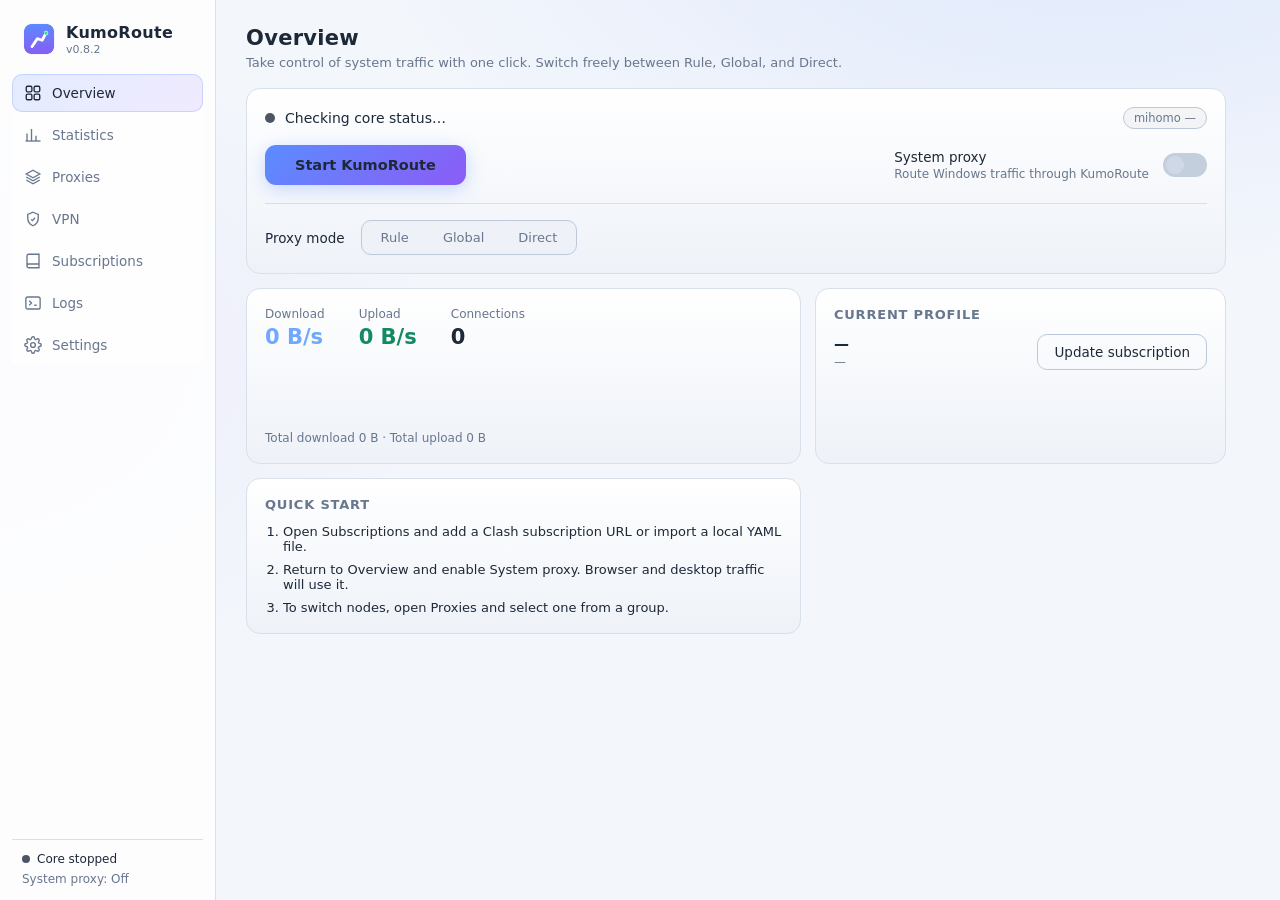
==== client/ui/index.html @ b7c9fa5d "Release v0.8.2" ====
<!DOCTYPE html>
<html lang="zh-Hant">
<head>
<meta charset="utf-8">
<meta name="viewport" content="width=device-width, initial-scale=1">
<title>KumoRoute</title>
<script src="theme-boot.js"></script>
<link rel="stylesheet" href="style.css">
</head>
<body>
<div id="app">
  <aside class="sidebar">
    <div class="brand">
      <img src="icon.png" alt="KumoRoute" class="brand-icon">
      <div>
        <div class="brand-name">KumoRoute</div>
        <div class="brand-ver" id="app-version">v0.8.2</div>
      </div>
    </div>

    <nav class="nav">
      <button class="nav-item active" data-page="overview">
        <svg viewBox="0 0 24 24" fill="none" stroke="currentColor" stroke-width="1.8"><rect x="3" y="3" width="7.5" height="7.5" rx="1.8"/><rect x="13.5" y="3" width="7.5" height="7.5" rx="1.8"/><rect x="3" y="13.5" width="7.5" height="7.5" rx="1.8"/><rect x="13.5" y="13.5" width="7.5" height="7.5" rx="1.8"/></svg>
        <span>概覽</span>
      </button>
      <button class="nav-item" data-page="stats">
        <svg viewBox="0 0 24 24" fill="none" stroke="currentColor" stroke-width="1.8"><path d="M4 20V10"/><path d="M10 20V4"/><path d="M16 20v-7"/><path d="M22 20H2"/></svg>
        <span>統計</span>
      </button>
      <button class="nav-item" data-page="proxies">
        <svg viewBox="0 0 24 24" fill="none" stroke="currentColor" stroke-width="1.8"><path d="M12 3l9 5-9 5-9-5 9-5z"/><path d="M3 12l9 5 9-5"/><path d="M3 16l9 5 9-5"/></svg>
        <span>代理</span>
      </button>
      <button class="nav-item" data-page="vpn">
        <svg viewBox="0 0 24 24" fill="none" stroke="currentColor" stroke-width="1.8"><path d="M12 3l7 3v5c0 4.5-2.9 8.2-7 10-4.1-1.8-7-5.5-7-10V6l7-3z"/><path d="M9.5 12.5l1.7 1.7 3.5-3.8"/></svg>
        <span>VPN</span>
      </button>
      <button class="nav-item" data-page="profiles">
        <svg viewBox="0 0 24 24" fill="none" stroke="currentColor" stroke-width="1.8"><path d="M4 19.5V5a2 2 0 012-2h14v18H6.5a2.5 2.5 0 010-5H20"/></svg>
        <span>訂閱</span>
      </button>
      <button class="nav-item" data-page="logs">
        <svg viewBox="0 0 24 24" fill="none" stroke="currentColor" stroke-width="1.8"><rect x="2.5" y="4" width="19" height="16" rx="2.5"/><path d="M7 9l3 3-3 3"/><path d="M13.5 15H17"/></svg>
        <span>日誌</span>
      </button>
      <button class="nav-item" data-page="settings">
        <svg viewBox="0 0 24 24" fill="none" stroke="currentColor" stroke-width="1.8"><circle cx="12" cy="12" r="3.2"/><path d="M19.4 15a1.7 1.7 0 00.34 1.87l.06.06a2 2 0 11-2.83 2.83l-.06-.06a1.7 1.7 0 00-1.87-.34 1.7 1.7 0 00-1 1.55V21a2 2 0 11-4 0v-.09a1.7 1.7 0 00-1-1.55 1.7 1.7 0 00-1.87.34l-.06.06a2 2 0 11-2.83-2.83l.06-.06a1.7 1.7 0 00.34-1.87 1.7 1.7 0 00-1.55-1H3a2 2 0 110-4h.09a1.7 1.7 0 001.55-1 1.7 1.7 0 00-.34-1.87l-.06-.06a2 2 0 112.83-2.83l.06.06a1.7 1.7 0 001.87.34h0a1.7 1.7 0 001-1.55V3a2 2 0 114 0v.09a1.7 1.7 0 001 1.55h0a1.7 1.7 0 001.87-.34l.06-.06a2 2 0 112.83 2.83l-.06.06a1.7 1.7 0 00-.34 1.87v0a1.7 1.7 0 001.55 1H21a2 2 0 110 4h-.09a1.7 1.7 0 00-1.55 1z"/></svg>
        <span>設置</span>
      </button>
    </nav>

    <div class="sidebar-foot">
      <div class="foot-line"><span class="dot" id="foot-dot"></span><span id="foot-core">核心未啟動</span></div>
      <div class="foot-line muted" id="foot-proxy">系統代理：關</div>
    </div>
  </aside>

  <main>
    <div id="demo-banner" class="demo-banner hidden">DEMO 模式：瀏覽器預覽，未連接客戶端後端</div>
    <div id="usage-alert" class="usage-alert hidden"></div>

    <section id="page-overview" class="page active">
      <header class="page-head">
        <h1>概覽</h1>
        <p>一鍵接管系統流量，規則、全局、直連自由切換。</p>
      </header>

      <div class="grid overview-grid">
        <div class="card status-card">
          <div class="status-line">
            <span class="dot big" id="st-dot"></span>
            <span id="st-text">正在檢查核心狀態…</span>
            <span class="pill" id="st-version">mihomo —</span>
          </div>
          <div class="power-row">
            <button class="btn primary big" id="btn-toggle-core">啟動 KumoRoute</button>
            <div class="proxy-toggle">
              <div>
                <div class="label">系統代理</div>
                <div class="hint">接管 Windows 系統流量</div>
              </div>
              <label class="switch">
                <input type="checkbox" id="sw-sysproxy">
                <span class="slider"></span>
              </label>
            </div>
          </div>
          <div class="mode-row">
            <span class="label">代理模式</span>
            <div class="segmented" id="mode-seg">
              <button data-mode="rule">規則</button>
              <button data-mode="global">全局</button>
              <button data-mode="direct">直連</button>
            </div>
          </div>
        </div>

        <div class="card speed-card">
          <div class="speed-grid">
            <div class="speed-item">
              <div class="speed-label">下載</div>
              <div class="speed-val down" id="sp-down">0 B/s</div>
            </div>
            <div class="speed-item">
              <div class="speed-label">上傳</div>
              <div class="speed-val up" id="sp-up">0 B/s</div>
            </div>
            <div class="speed-item">
              <div class="speed-label">連線數</div>
              <div class="speed-val" id="sp-count">0</div>
            </div>
          </div>
          <canvas id="spark" height="64"></canvas>
          <div class="totals muted">
            累計下載 <span id="sp-down-total">0 B</span> · 累計上傳 <span id="sp-up-total">0 B</span>
          </div>
        </div>

        <div class="card profile-card">
          <div class="card-title">當前配置</div>
          <div class="profile-line">
            <div>
              <div class="profile-name" id="cur-profile" data-no-i18n>—</div>
              <div class="hint" id="cur-profile-kind">—</div>
            </div>
            <button class="btn ghost" id="btn-update-profile">更新訂閱</button>
          </div>
          <div class="hint tip" id="cur-profile-tip"></div>
        </div>

        <div class="card tip-card">
          <div class="card-title">快速上手</div>
          <ol class="steps">
            <li>到「訂閱」貼上你的 Clash 訂閱連結（或匯入本機 YAML）。</li>
            <li>回到概覽，打開「系統代理」。瀏覽器、桌面程式即走代理。</li>
            <li>需要換節點時，到「代理」分組裡點選即可。</li>
          </ol>
        </div>
      </div>
    </section>

    <section id="page-stats" class="page">
      <header class="page-head">
        <h1>統計</h1>
        <p>只記錄 KumoRoute 開啟期間的流量；資料保存在本機，不會上傳。</p>
      </header>

      <div class="grid stats-grid">
        <div class="card stat-card">
          <div class="card-title">今日流量</div>
          <div class="stat-value" id="stats-today-total">0 B</div>
          <div class="stat-sub">
            <span class="stat-down">↓ <b id="stats-today-down">0 B</b></span>
            <span class="stat-up">↑ <b id="stats-today-up">0 B</b></span>
          </div>
        </div>
        <div class="card stat-card">
          <div class="card-title">本次開啟</div>
          <div class="stat-value" id="stats-session-time">0 秒</div>
          <div class="stat-sub">工作階段計時</div>
        </div>
        <div class="card stat-card">
          <div class="card-title">峰值連線</div>
          <div class="stat-value" id="stats-peak-conn">0</div>
          <div class="stat-sub">本次開啟期間</div>
        </div>
        <div class="card stat-card">
          <div class="card-title">峰值速度</div>
          <div class="stat-value" id="stats-peak-speed">0 B/s</div>
          <div class="stat-sub" id="stats-peak-speed-sub">上傳峰值 0 B/s</div>
        </div>
      </div>

      <div class="card stats-chart-card">
        <div class="card-title">最近 7 天</div>
        <canvas id="stats-chart" height="180"></canvas>
        <div class="stats-legend">
          <span><i class="legend-down"></i>下載</span>
          <span><i class="legend-up"></i>上傳</span>
        </div>
      </div>

      <div class="card stats-events-card">
        <div class="card-title">核心與代理</div>
        <div class="stats-summary stats-summary-4">
          <div><span>核心啟動</span><b id="core-starts">0 次</b></div>
          <div><span>重新啟動</span><b id="core-restarts">0 次</b></div>
          <div><span>最近啟動</span><b id="core-last-start">—</b></div>
          <div><span>系統代理時長</span><b id="proxy-uptime">0 秒</b></div>
        </div>
        <div class="event-list" id="event-list"></div>
      </div>

      <div class="card stats-chart-card">
        <div class="card-title">節點健康度</div>
        <p class="hint">每次測速會保留最近 10 次結果；依成功率、平均延遲與波動推薦較穩定節點。</p>
        <div id="node-health" class="node-health"></div>
      </div>

      <div class="card stats-chart-card">
        <div class="card-title">流量歸屬</div>
        <p class="hint">依作用中連線的位元組增量估算，可能包含少量重疊或漏計。</p>
        <div class="attribution-grid">
          <div><h4>配置</h4><div id="attr-profiles" class="attr-list"></div></div>
          <div><h4>策略組</h4><div id="attr-groups" class="attr-list"></div></div>
          <div><h4>節點</h4><div id="attr-nodes" class="attr-list"></div></div>
          <div><h4>熱門網域</h4><div id="attr-domains" class="attr-list"></div></div>
          <div><h4>規則命中</h4><div id="attr-rules" class="attr-list"></div></div>
        </div>
        <p class="hint">網域與規則排行預設關閉；啟用後也只保存在本機。</p>
      </div>

      <div class="card stats-total-card">
        <div class="card-title">統計管理</div>
        <div class="settings-grid limit-grid">
          <label class="field">
            <span>每日流量上限（GB，0 = 關閉）</span>
            <input type="number" id="limit-daily" min="0" max="100000" step="0.1" value="0">
          </label>
          <label class="field">
            <span>近 7 日流量上限（GB，0 = 關閉）</span>
            <input type="number" id="limit-weekly" min="0" max="100000" step="0.1" value="0">
          </label>
        </div>
        <label class="check privacy-check"><input type="checkbox" id="sw-domain-tracking"> 記錄熱門網域與規則命中（僅本機）</label>
        <div class="row-actions">
          <button class="btn primary" id="btn-save-limits">保存統計設定</button>
          <button class="btn ghost" id="btn-export-csv">匯出 CSV</button>
          <button class="btn ghost" id="btn-export-json">匯出 JSON</button>
          <button class="btn ghost danger" id="btn-clear-stats">清除統計</button>
        </div>
        <p class="hint">清除統計不會刪除訂閱、設定或日誌。</p>
      </div>

      <div class="card stats-total-card">
        <div class="card-title">近 30 天累計</div>
        <div class="stats-summary">
          <div><span>下載</span><b id="stats-total-down">0 B</b></div>
          <div><span>上傳</span><b id="stats-total-up">0 B</b></div>
          <div><span>合計</span><b id="stats-total-sum">0 B</b></div>
        </div>
        <p class="hint">統計為本機近似值；切換節點、重啟核心或應用程式未開啟期間不會完整計入。</p>
      </div>
    </section>

    <section id="page-proxies" class="page">
      <header class="page-head">
        <h1>代理</h1>
        <p>先看上方目前出口，再從左側策略組選擇；測速使用 <code id="test-url-label">https://cp.cloudflare.com/generate_204</code>。</p>
      </header>
      <div id="groups" class="groups"></div>
      <div id="proxies-empty" class="empty hidden">核心未啟動或配置中沒有策略組。</div>
    </section>

    <section id="page-vpn" class="page">
      <header class="page-head">
        <h1>VPN</h1>
        <p>管理 Windows 內建 VPN 連線；帳號與密碼由 Windows 保管。</p>
      </header>

      <div class="vpn-section-label">網路接管模式</div>
      <div class="card network-mode-card">
        <div class="network-mode-tabs" role="group" aria-label="網路接管模式">
          <button class="network-mode-btn" data-network-mode="proxy">只用代理</button>
          <button class="network-mode-btn" data-network-mode="vpn">只用 VPN</button>
          <button class="network-mode-btn" data-network-mode="coexist">兩者共存</button>
        </div>
        <p class="hint">「只用 VPN」會關閉系統代理；「只用代理」會斷開 VPN；「兩者共存」保留手動控制。</p>
      </div>

      <div id="vpn-warning" class="usage-alert vpn-warning hidden"></div>
      <div class="card">
        <div class="vpn-toolbar">
          <div>
            <div class="card-title">VPN 連線</div>
            <div class="hint" id="vpn-summary">正在讀取 Windows VPN…</div>
          </div>
          <div class="row-actions vpn-toolbar-actions">
            <button class="btn ghost small" id="btn-vpn-refresh">重新整理</button>
            <button class="btn primary small" id="btn-vpn-settings">新增 VPN</button>
          </div>
        </div>
        <div id="vpn-list" class="vpn-list">
          <div class="vpn-empty">正在讀取 Windows VPN…</div>
        </div>
        <p class="hint vpn-note">KumoRoute 使用 Windows 認證管理員加密保存 VPN 憑證；首次連線需輸入一次。VPN 與系統代理同時開啟時可能發生路由衝突。</p>
      </div>

      <div class="vpn-section-label">所有 VPN 連線的進階設定</div>
      <div class="card vpn-advanced-card">
        <div class="vpn-option-row">
          <div class="vpn-option-title">允許透過按流量計費的網路進行 VPN 連線</div>
          <button class="toggle-switch" id="toggle-vpn-metered" data-vpn-setting="metered" role="switch" aria-checked="false" aria-label="允許透過按流量計費的網路進行 VPN 連線" disabled>
            <span></span>
          </button>
        </div>
        <div class="vpn-option-row">
          <div class="vpn-option-title">允許漫遊時進行 VPN 連線</div>
          <button class="toggle-switch" id="toggle-vpn-roaming" data-vpn-setting="roaming" role="switch" aria-checked="false" aria-label="允許漫遊時進行 VPN 連線" disabled>
            <span></span>
          </button>
        </div>
        <div class="vpn-option-row">
          <div class="vpn-option-title">VPN 連線時自動關閉系統代理</div>
          <button class="toggle-switch" id="toggle-vpn-auto-proxy" data-vpn-setting="auto_proxy" role="switch" aria-checked="true" aria-label="VPN 連線時自動關閉系統代理" disabled>
            <span></span>
          </button>
        </div>
        <div class="vpn-option-row">
          <div class="vpn-option-title">VPN 斷線時自動恢復原本的系統代理</div>
          <button class="toggle-switch" id="toggle-vpn-restore-proxy" data-vpn-setting="restore_proxy" role="switch" aria-checked="true" aria-label="VPN 斷線時自動恢復原本的系統代理" disabled>
            <span></span>
          </button>
        </div>
      </div>
      <p class="hint vpn-admin-note">變更進階設定時，Windows 會要求系統管理員權限。</p>
    </section>

    <section id="page-profiles" class="page">
      <header class="page-head">
        <h1>訂閱</h1>
        <p>支援 Clash / mihomo YAML 訂閱連結，或匯入本機配置文件。</p>
      </header>

      <div class="card add-card">
        <div class="card-title">新增訂閱</div>
        <form id="sub-form" class="sub-form">
          <input type="text" id="sub-url" placeholder="https://example.com/api/v1/client/subscribe?token=…" spellcheck="false">
          <input type="text" id="sub-name" placeholder="名稱（可留空）" spellcheck="false">
          <button type="submit" class="btn primary" id="btn-add-sub">新增</button>
        </form>
        <div class="form-error hidden" id="sub-error"></div>
        <div class="add-foot">
          <button class="btn ghost" id="btn-import-file">匯入本機 YAML…</button>
          <span class="hint">請在服務後台選擇「Clash／Mihomo」格式；Base64 節點清單與 ss://、vmess://、trojan:// 原始節點不支援。</span>
        </div>
      </div>

      <div class="card">
        <div class="card-title">自動更新與備份</div>
        <div class="settings-grid">
          <label class="field">
            <span>遠端訂閱自動更新</span>
            <select id="subscription-update-hours" class="settings-select">
              <option value="0">關閉</option>
              <option value="6">每 6 小時</option>
              <option value="12">每 12 小時</option>
              <option value="24">每 24 小時</option>
            </select>
          </label>
          <div class="field">
            <span>備份範圍</span>
            <p class="hint">設定、訂閱與本機 YAML；不包含 Windows 認證管理員中的 VPN 憑證。</p>
          </div>
        </div>
        <div class="row-actions">
          <button class="btn primary" id="btn-update-all-subscriptions">立即更新全部訂閱</button>
          <button class="btn ghost" id="btn-export-backup">匯出備份</button>
          <button class="btn ghost" id="btn-import-backup">還原備份</button>
        </div>
        <p class="hint" id="subscription-update-status">尚未執行自動更新。</p>
      </div>

      <div class="card">
        <div class="card-title">已新增的配置</div>
        <div id="profile-list" class="profile-list"></div>
      </div>
    </section>

    <section id="page-logs" class="page">
      <header class="page-head">
        <h1>日誌</h1>
        <p>mihomo 核心輸出（最近 300 行）。</p>
      </header>
      <div class="card log-card">
        <div class="log-toolbar">
          <div class="log-filters">
            <input type="search" id="log-search" class="proxy-search" placeholder="搜尋日誌…">
            <label class="check"><input type="checkbox" id="log-only-problems"> 只顯示警告／錯誤</label>
            <label class="check"><input type="checkbox" id="log-autoscroll" checked> 自動滾動到底部</label>
          </div>
          <button class="btn ghost small" id="btn-copy-logs">複製全部</button>
        </div>
        <pre id="logbox" class="logbox" data-no-i18n>（尚無日誌）</pre>
      </div>
    </section>

    <section id="page-settings" class="page">
      <header class="page-head">
        <h1>設置</h1>
        <p>連接埠修改後會自動重啟核心。</p>
      </header>

      <div class="card">
        <div class="card-title">連接埠</div>
        <div class="settings-grid">
          <label class="field">
            <span>混合代理埠（HTTP/SOCKS）</span>
            <input type="number" id="in-mixed-port" min="1024" max="65535">
          </label>
          <label class="field">
            <span>控制 API 埠</span>
            <input type="number" id="in-ctl-port" min="1024" max="65535">
          </label>
        </div>
        <div class="row-actions">
          <button class="btn primary" id="btn-save-ports">保存並重啟核心</button>
          <button class="btn ghost" id="btn-open-data">開啟資料資料夾</button>
        </div>
      </div>

      <div class="card">
        <div class="card-title">外觀與語言</div>
        <div class="settings-grid">
          <label class="field">
            <span>主題</span>
            <select id="select-theme" class="settings-select">
              <option value="system">跟隨系統</option>
              <option value="dark">深色</option>
              <option value="light">淺色</option>
            </select>
          </label>
          <label class="field">
            <span>語言</span>
            <select id="select-language" class="settings-select">
              <option value="system">跟隨系統</option>
              <option value="zh-Hant">繁體中文</option>
              <option value="zh-Hans">简体中文</option>
              <option value="en">English</option>
            </select>
          </label>
        </div>
        <p class="hint">選擇介面主題與顯示語言；切換會立即生效。</p>
      </div>

      <div class="card">
        <div class="card-title">軟體更新</div>
        <div class="about-row"><span class="muted">目前版本</span><span id="update-current">—</span></div>
        <div class="about-row"><span class="muted">安裝類型</span><span id="update-install-mode">—</span></div>
        <div class="about-row"><span class="muted">最新版本</span><span id="update-latest">尚未檢查</span></div>
        <label class="check privacy-check"><input type="checkbox" id="sw-auto-update" checked> 啟動時自動檢查更新</label>
        <div class="row-actions">
          <button class="btn primary" id="btn-check-update">檢查更新</button>
          <button class="btn primary" id="btn-install-update" disabled>立即更新</button>
          <button class="btn ghost" id="btn-open-update" disabled>查看更新</button>
        </div>
        <div id="update-progress" class="update-progress hidden">
          <div class="update-progress-head"><span id="update-progress-text">0%</span><span id="update-progress-bytes"></span></div>
          <div class="update-progress-track"><span id="update-progress-bar"></span></div>
          <div class="update-progress-actions"><button class="btn ghost small" id="btn-cancel-update">取消下載</button></div>
        </div>
        <p class="hint" id="update-status">可手動下載並安裝新版本；應用程式不會在背景自動執行安裝檔。</p>
        <div id="update-backup-panel" class="update-backup-panel hidden">
          <div>
            <b id="update-backup-title">已保留上一版</b>
            <p class="hint" id="update-backup-detail"></p>
          </div>
          <button class="btn ghost small danger" id="btn-rollback-update">還原上一版</button>
        </div>
      </div>

      <div class="card">
        <div class="card-title">網路診斷</div>
        <p class="hint">檢查 IPv6 連線、DNS 設定、DoH 範本與重複網路錯誤；修復動作會套用至核心配置。</p>
        <div id="network-diagnostics-result" class="diagnostics-result">尚未執行診斷。</div>
        <div class="row-actions">
          <button class="btn primary" id="btn-network-diagnostics">執行診斷</button>
          <button class="btn ghost" id="btn-repair-ipv6">關閉 IPv6</button>
          <button class="btn ghost" id="btn-repair-dns">使用備用 DNS</button>
          <button class="btn ghost" id="btn-repair-dns-system">恢復自動 DNS</button>
          <button class="btn ghost" id="btn-flush-dns">清除 DNS 快取</button>
        </div>
      </div>

      <div class="card">
        <div class="card-title">關於</div>
        <div class="about-row"><span class="muted">客戶端版本</span><span id="about-appver">—</span></div>
        <div class="about-row"><span class="muted">核心版本</span><span id="about-corever">—</span></div>
        <div class="about-row"><span class="muted">資料目錄</span><span id="about-datadir" class="mono" data-no-i18n>—</span></div>
        <div class="row-actions">
          <button class="btn ghost small" data-open-url="https://github.com/MetaCubeX/mihomo">mihomo 專案（GPL-3.0）</button>
          <button class="btn ghost small" data-open-url="https://cypwlp.github.io/kumoroute/privacy.html">隱私政策</button>
          <button class="btn ghost small" data-open-url="https://cypwlp.github.io/kumoroute/terms.html">服務條款</button>
          <button class="btn ghost small" id="btn-export-diagnostics">預覽／匯出診斷資料</button>
        </div>
        <p class="hint disclaimer">KumoRoute 僅提供代理工具的圖形化管理，不包含、不販售任何節點或訂閱服務。
        請自行準備合法的代理配置，並遵守所在國家與地區的法律法規。</p>
      </div>
    </section>
  </main>

  <div id="update-modal" class="modal hidden" role="dialog" aria-modal="true" aria-labelledby="update-modal-title" aria-describedby="update-modal-summary">
    <div class="modal-card update-prompt-card">
      <div class="modal-head">
        <div>
          <div class="eyebrow">KumoRoute Update</div>
          <div class="card-title" id="update-modal-title">發現新版本</div>
          <p class="hint" id="update-modal-summary">有新版本可用。更新不會自動安裝，你可以稍後再處理。</p>
        </div>
        <button class="modal-close" id="btn-close-update" aria-label="稍後再更新">×</button>
      </div>
      <div class="update-version-row">
        <div><span>目前版本</span><b id="update-modal-current">—</b></div>
        <span class="update-version-arrow" aria-hidden="true">→</span>
        <div><span>最新版本</span><strong id="update-modal-latest">—</strong></div>
        <span id="update-modal-size" class="update-prompt-size"></span>
      </div>
      <div id="update-modal-mode" class="update-mode-chip"></div>
      <p id="update-modal-notes" class="update-prompt-notes hidden" data-no-i18n></p>
      <div id="update-modal-progress" class="update-progress hidden">
        <div class="update-progress-head"><span id="update-modal-progress-text">0%</span><span id="update-modal-progress-bytes"></span></div>
        <div class="update-progress-track"><span id="update-modal-progress-bar"></span></div>
        <div class="update-progress-actions"><button class="btn ghost small" id="btn-cancel-update-prompt">取消下載</button></div>
      </div>
      <p class="hint">每個新版本只會提示一次；你也可以隨時到設定頁檢查更新。</p>
      <div class="modal-actions">
        <button class="btn ghost" id="btn-update-later">稍後</button>
        <button class="btn ghost" id="btn-update-view">查看更新</button>
        <button class="btn primary" id="btn-update-now">立即更新</button>
      </div>
    </div>
  </div>

  <div id="diagnostics-modal" class="modal hidden" role="dialog" aria-modal="true" aria-labelledby="diagnostics-title">
    <div class="modal-card">
      <div class="modal-head">
        <div>
          <div class="card-title" id="diagnostics-title">診斷資料預覽</div>
          <p class="hint" id="diagnostics-summary">正在產生去識別化內容…</p>
        </div>
        <button class="modal-close" id="btn-close-diagnostics" aria-label="關閉預覽">×</button>
      </div>
      <pre id="diagnostics-preview" class="diagnostics-preview" tabindex="0" data-no-i18n></pre>
      <div class="modal-actions">
        <button class="btn ghost" id="btn-copy-diagnostics">複製內容</button>
        <button class="btn primary" id="btn-confirm-export-diagnostics">確認匯出</button>
        <button class="btn ghost" id="btn-cancel-diagnostics">取消</button>
      </div>
    </div>
  </div>

  <div id="vpn-credential-modal" class="modal hidden" role="dialog" aria-modal="true" aria-labelledby="vpn-credential-title">
    <form id="vpn-credential-form" class="modal-card vpn-credential-card">
      <div class="modal-head">
        <div>
          <div class="card-title" id="vpn-credential-title">VPN 登入資訊</div>
          <p class="hint" id="vpn-credential-summary">首次連線需要輸入一次；儲存後由 Windows 認證管理員保管。</p>
        </div>
        <button type="button" class="modal-close" id="btn-close-vpn-credential" aria-label="關閉 VPN 登入視窗">×</button>
      </div>
      <div class="vpn-credential-fields">
        <div class="about-row"><span class="muted">VPN 連線</span><strong id="vpn-credential-name" data-no-i18n>—</strong></div>
        <label class="field">使用者名稱
          <input type="text" id="vpn-credential-user" autocomplete="username" spellcheck="false" required>
        </label>
        <label class="field">密碼
          <input type="password" id="vpn-credential-password" autocomplete="current-password" required>
        </label>
        <label class="check privacy-check"><input type="checkbox" id="vpn-credential-remember" checked> 儲存在 Windows 認證管理員</label>
        <p class="hint">KumoRoute 不以明文保存密碼；憑證由 Windows 加密保管，之後可直接連線。</p>
        <div class="form-error hidden" id="vpn-credential-error"></div>
      </div>
      <div class="modal-actions">
        <button type="button" class="btn ghost" id="btn-cancel-vpn-credential">取消</button>
        <button type="submit" class="btn primary" id="btn-submit-vpn-credential">連線</button>
      </div>
    </form>
  </div>

  <div id="vpn-profile-modal" class="modal hidden" role="dialog" aria-modal="true" aria-labelledby="vpn-profile-title">
    <form id="vpn-profile-form" class="modal-card vpn-credential-card">
      <div class="modal-head">
        <div>
          <div class="card-title" id="vpn-profile-title">新增 VPN 連線</div>
          <p class="hint" id="vpn-profile-summary">建立 Windows 內建 VPN 設定檔；登入密碼會在首次連線時保存到 Windows 認證管理員。</p>
        </div>
        <button type="button" class="modal-close" id="btn-close-vpn-profile" aria-label="關閉 VPN 設定視窗">×</button>
      </div>
      <div class="vpn-credential-fields">
        <label class="field">名稱
          <input type="text" id="vpn-profile-name" maxlength="64" spellcheck="false" required>
        </label>
        <label class="field">伺服器位址
          <input type="text" id="vpn-profile-server" maxlength="255" spellcheck="false" placeholder="vpn.example.com" required>
        </label>
        <label class="field">VPN 類型
          <select id="vpn-profile-type" class="settings-select">
            <option value="pptp">PPTP</option>
            <option value="l2tp">L2TP/IPSec</option>
            <option value="ikev2">IKEv2</option>
            <option value="sstp">SSTP</option>
            <option value="automatic">自動</option>
          </select>
        </label>
        <div class="form-error hidden" id="vpn-profile-error"></div>
      </div>
      <div class="modal-actions">
        <button type="button" class="btn ghost" id="btn-cancel-vpn-profile">取消</button>
        <button type="submit" class="btn primary" id="btn-submit-vpn-profile">儲存</button>
      </div>
    </form>
  </div>

  <div id="toast" class="toast hidden"></div>
</div>
<script src="i18n.js"></script>
<script src="app.js"></script>
</body>
</html>
---- client/ui/style.css ----
:root {
  --bg: #0a0d13;
  --bg2: #0d1119;
  --card: #111826;
  --card2: #151d2d;
  --line: #1f2a3c;
  --line2: #283850;
  --text: #e8edf6;
  --muted: #8b95a7;
  --accent: #5b8cff;
  --accent2: #8b5cf6;
  --green: #3ddc97;
  --red: #ff5d6c;
  --yellow: #ffc857;
  --radius: 14px;
}

* { box-sizing: border-box; margin: 0; padding: 0; }

html, body { height: 100%; }

body {
  background: radial-gradient(1200px 600px at 85% -10%, rgba(91, 140, 255, 0.10), transparent 60%),
              radial-gradient(900px 500px at 10% 110%, rgba(139, 92, 246, 0.08), transparent 60%),
              var(--bg);
  color: var(--text);
  font-family: "Segoe UI", "Microsoft YaHei UI", "Microsoft JhengHei UI", system-ui, sans-serif;
  font-size: 14px;
  overflow: hidden;
  -webkit-font-smoothing: antialiased;
}

#app { display: flex; height: 100vh; }

/* ---------- sidebar ---------- */

.sidebar {
  width: 216px;
  flex: 0 0 216px;
  background: rgba(13, 17, 25, 0.85);
  border-right: 1px solid var(--line);
  display: flex;
  flex-direction: column;
  padding: 18px 12px 14px;
}

.brand { display: flex; align-items: center; gap: 10px; padding: 4px 10px 18px; }
.brand-icon { width: 34px; height: 34px; border-radius: 9px; }
.brand-name { font-size: 16px; font-weight: 700; letter-spacing: 0.3px; }
.brand-ver { font-size: 11px; color: var(--muted); margin-top: 1px; }

.nav { display: flex; flex-direction: column; gap: 4px; }
.nav-item {
  display: flex; align-items: center; gap: 10px;
  height: 38px; padding: 0 12px;
  border: 0; border-radius: 10px;
  background: transparent; color: var(--muted);
  font-size: 13.5px; cursor: pointer;
  transition: background 0.15s, color 0.15s;
  font-family: inherit;
}
.nav-item svg { width: 18px; height: 18px; }
.nav-item:hover { background: rgba(255, 255, 255, 0.04); color: var(--text); }
.nav-item.active {
  background: linear-gradient(135deg, rgba(91, 140, 255, 0.16), rgba(139, 92, 246, 0.12));
  color: var(--text);
  box-shadow: inset 0 0 0 1px rgba(91, 140, 255, 0.25);
}

.sidebar-foot {
  margin-top: auto;
  padding: 12px 10px 0;
  border-top: 1px solid var(--line);
  font-size: 12px;
  display: flex; flex-direction: column; gap: 6px;
}
.foot-line { display: flex; align-items: center; gap: 7px; }
.muted { color: var(--muted); }

.dot {
  width: 8px; height: 8px; border-radius: 50%;
  background: #4b5563; flex: 0 0 8px;
}
.dot.on { background: var(--green); box-shadow: 0 0 8px rgba(61, 220, 151, 0.7); }
.dot.big { width: 10px; height: 10px; flex-basis: 10px; }

/* ---------- main ---------- */

main {
  flex: 1;
  overflow-y: auto;
  padding: 26px 30px 40px;
  position: relative;
}

main::-webkit-scrollbar { width: 10px; }
main::-webkit-scrollbar-thumb { background: var(--line2); border-radius: 8px; border: 2px solid var(--bg); }

.page { display: none; max-width: 980px; }
.page.active { display: block; animation: fade 0.18s ease; }
@keyframes fade { from { opacity: 0; transform: translateY(4px); } to { opacity: 1; transform: none; } }

.page-head { margin-bottom: 18px; }
.page-head h1 { font-size: 21px; font-weight: 650; letter-spacing: 0.3px; }
.page-head p { color: var(--muted); margin-top: 5px; font-size: 13px; }

.demo-banner {
  position: fixed; top: 14px; right: 18px; z-index: 50;
  background: rgba(255, 200, 87, 0.12);
  border: 1px solid rgba(255, 200, 87, 0.4);
  color: var(--yellow);
  padding: 6px 12px; border-radius: 9px; font-size: 12px;
}
.hidden { display: none !important; }

/* ---------- cards ---------- */

.card {
  background: linear-gradient(180deg, var(--card), var(--bg2));
  border: 1px solid var(--line);
  border-radius: var(--radius);
  padding: 18px;
}

.card-title { font-size: 13px; font-weight: 600; color: var(--muted); text-transform: uppercase; letter-spacing: 0.8px; margin-bottom: 12px; }

.grid { display: grid; gap: 14px; }
.overview-grid { grid-template-columns: 1.35fr 1fr; }
.overview-grid .status-card { grid-column: 1 / -1; }

/* ---------- overview ---------- */

.status-line { display: flex; align-items: center; gap: 10px; font-size: 14px; margin-bottom: 16px; }
.status-line .pill {
  margin-left: auto;
  font-size: 11.5px; color: var(--muted);
  border: 1px solid var(--line2); border-radius: 999px;
  padding: 3px 10px;
}

.power-row { display: flex; align-items: center; gap: 26px; flex-wrap: wrap; }
.proxy-toggle { display: flex; align-items: center; gap: 14px; margin-left: auto; }
.proxy-toggle .label { font-size: 13.5px; }
.hint { color: var(--muted); font-size: 12px; margin-top: 2px; }

.mode-row { display: flex; align-items: center; gap: 16px; margin-top: 18px; padding-top: 16px; border-top: 1px solid var(--line); }
.mode-row .label { font-size: 13.5px; }

.segmented {
  display: inline-flex; background: var(--bg2);
  border: 1px solid var(--line2); border-radius: 10px; padding: 3px; gap: 2px;
}
.segmented button {
  border: 0; background: transparent; color: var(--muted);
  padding: 6px 16px; border-radius: 8px; font-size: 13px; cursor: pointer;
  transition: all 0.15s; font-family: inherit;
}
.segmented button:hover { color: var(--text); }
.segmented button.active {
  background: linear-gradient(135deg, var(--accent), var(--accent2));
  color: #fff; font-weight: 600;
  box-shadow: 0 3px 12px rgba(91, 140, 255, 0.35);
}

.btn {
  border: 1px solid var(--line2);
  background: var(--card2);
  color: var(--text);
  border-radius: 10px;
  padding: 9px 16px;
  font-size: 13.5px;
  cursor: pointer;
  font-family: inherit;
  transition: all 0.15s;
  white-space: nowrap;
}
.btn:hover { border-color: var(--accent); }
.btn:disabled { opacity: 0.55; cursor: default; }
.btn.primary {
  background: linear-gradient(135deg, var(--accent), var(--accent2));
  border: 0; font-weight: 600;
  box-shadow: 0 4px 18px rgba(91, 140, 255, 0.30);
}
.btn.primary:hover { filter: brightness(1.08); }
.btn.ghost { background: transparent; }
.btn.big { padding: 12px 30px; font-size: 14.5px; border-radius: 11px; }
.btn.small { padding: 6px 12px; font-size: 12.5px; }
.btn.danger { color: var(--red); border-color: rgba(255, 93, 108, 0.4); }

.switch { position: relative; display: inline-block; width: 44px; height: 24px; }
.switch input { opacity: 0; width: 0; height: 0; }
.switch .slider {
  position: absolute; inset: 0; cursor: pointer;
  background: var(--line2); border-radius: 999px; transition: 0.2s;
}
.switch .slider::before {
  content: ""; position: absolute; width: 18px; height: 18px;
  left: 3px; top: 3px; border-radius: 50%;
  background: #cfd8e6; transition: 0.2s;
}
.switch input:checked + .slider { background: linear-gradient(135deg, var(--accent), var(--accent2)); }
.switch input:checked + .slider::before { transform: translateX(20px); background: #fff; }

/* speeds */
.speed-grid { display: flex; gap: 34px; margin-bottom: 10px; }
.speed-label { color: var(--muted); font-size: 12px; margin-bottom: 4px; }
.speed-val { font-size: 21px; font-weight: 650; font-variant-numeric: tabular-nums; }
.speed-val.down { color: #6ea8ff; }
.speed-val.up { color: var(--green); }
#spark { width: 100%; height: 64px; display: block; }
.totals { font-size: 12px; margin-top: 8px; }

.profile-line { display: flex; align-items: center; justify-content: space-between; gap: 12px; }
.profile-name { font-size: 15px; font-weight: 600; }
.profile-card .tip { margin-top: 12px; }

.steps { margin-left: 18px; display: flex; flex-direction: column; gap: 8px; color: #c6cfdd; font-size: 13px; }

/* ---------- stats ---------- */

.stats-grid { grid-template-columns: repeat(4, minmax(0, 1fr)); }
.stat-card { padding: 16px 17px; min-width: 0; }
.stat-value { font-size: 24px; font-weight: 650; letter-spacing: 0.2px; font-variant-numeric: tabular-nums; overflow: hidden; text-overflow: ellipsis; white-space: nowrap; }
.stat-sub { color: var(--muted); font-size: 11.8px; margin-top: 7px; display: flex; gap: 12px; flex-wrap: wrap; }
.stat-sub b { font-weight: 550; }
.stat-down { color: #82b4ff; }
.stat-up { color: var(--green); }
.stats-chart-card { margin-top: 14px; }
#stats-chart { width: 100%; height: 180px; display: block; margin-top: 4px; }
.stats-legend { display: flex; gap: 18px; justify-content: flex-end; color: var(--muted); font-size: 11.5px; margin-top: 6px; }
.stats-legend span { display: inline-flex; align-items: center; gap: 6px; }
.stats-legend i { width: 8px; height: 8px; border-radius: 2px; display: inline-block; }
.legend-down { background: #6ea8ff; }
.legend-up { background: var(--green); }
.stats-total-card { margin-top: 14px; }
.stats-summary { display: grid; grid-template-columns: repeat(3, 1fr); gap: 12px; }
.stats-summary > div { background: var(--bg2); border: 1px solid var(--line); border-radius: 10px; padding: 12px 14px; }
.stats-summary span { display: block; color: var(--muted); font-size: 11.5px; margin-bottom: 5px; }
.stats-summary b { font-size: 17px; font-weight: 650; font-variant-numeric: tabular-nums; }

.usage-alert {
  position: fixed; top: 52px; right: 18px; z-index: 70;
  max-width: 390px; padding: 11px 14px;
  border: 1px solid rgba(255, 200, 87, 0.45);
  border-radius: 10px;
  background: rgba(45, 35, 13, 0.96);
  color: #ffe4a3;
  font-size: 12.5px;
  line-height: 1.55;
  box-shadow: 0 12px 32px rgba(0,0,0,0.45);
}
.stats-events-card { margin-top: 14px; }
.stats-summary-4 { grid-template-columns: repeat(4, minmax(0, 1fr)); }
.event-list { margin-top: 14px; display: flex; flex-direction: column; gap: 6px; max-height: 230px; overflow-y: auto; }
.event-row { display: flex; align-items: center; gap: 9px; padding: 8px 10px; background: var(--bg2); border: 1px solid var(--line); border-radius: 9px; font-size: 12px; }
.event-type { color: var(--accent); border: 1px solid rgba(91,140,255,0.35); border-radius: 999px; padding: 1px 7px; font-size: 10.5px; flex: 0 0 auto; }
.event-type.core { color: var(--green); border-color: rgba(61,220,151,0.35); }
.event-type.limit { color: var(--yellow); border-color: rgba(255,200,87,0.35); }
.event-title { flex: 1; min-width: 0; overflow: hidden; text-overflow: ellipsis; white-space: nowrap; }
.event-time { color: var(--muted); font-size: 10.5px; flex: 0 0 auto; }
.node-health { margin-top: 10px; display: flex; flex-direction: column; gap: 8px; }
.health-group { border: 1px solid var(--line); border-radius: 10px; background: var(--bg2); overflow: hidden; }
.health-group summary { cursor: pointer; padding: 10px 12px; display: flex; align-items: center; gap: 10px; list-style: none; }
.health-group summary::-webkit-details-marker { display: none; }
.health-group summary::before { content: "›"; color: var(--muted); transform: rotate(0deg); transition: transform 0.15s; }
.health-group[open] summary::before { transform: rotate(90deg); }
.health-group-name { font-size: 13px; font-weight: 600; }
.health-best { margin-left: auto; color: var(--green); font-size: 11px; }
.health-list { border-top: 1px solid var(--line); padding: 7px 9px 9px; display: flex; flex-direction: column; gap: 5px; }
.health-row { display: grid; grid-template-columns: minmax(100px, 1.2fr) 115px minmax(165px, 1.5fr) auto; align-items: center; gap: 9px; padding: 7px 8px; border-radius: 8px; background: rgba(255,255,255,0.018); }
.health-node { font-size: 12.5px; overflow: hidden; text-overflow: ellipsis; white-space: nowrap; }
.health-history { display: flex; align-items: center; gap: 2px; }
.health-dot { width: 8px; height: 15px; border-radius: 2px; background: #3f4a5c; }
.health-dot.good { background: var(--green); }
.health-dot.mid { background: var(--yellow); }
.health-dot.bad { background: var(--red); }
.health-stat { color: var(--muted); font-size: 11px; white-space: nowrap; }
.health-grade { font-size: 10.5px; padding: 2px 7px; border-radius: 999px; border: 1px solid var(--line2); color: var(--muted); }
.health-grade.good { color: var(--green); border-color: rgba(61,220,151,0.35); }
.health-grade.mid { color: var(--yellow); border-color: rgba(255,200,87,0.35); }
.health-grade.bad { color: var(--red); border-color: rgba(255,93,108,0.35); }
.attribution-grid { display: grid; grid-template-columns: repeat(3, minmax(0, 1fr)); gap: 10px; margin-top: 12px; }
.attribution-grid > div { background: var(--bg2); border: 1px solid var(--line); border-radius: 10px; padding: 11px 12px; min-width: 0; }
.attribution-grid h4 { color: var(--muted); font-size: 11px; font-weight: 600; letter-spacing: 0.4px; margin-bottom: 8px; }
.attr-list { display: flex; flex-direction: column; gap: 6px; }
.attr-empty { color: var(--muted); font-size: 11.5px; }
.attr-row { display: grid; grid-template-columns: minmax(0, 1fr) auto; gap: 8px; align-items: center; font-size: 11.5px; }
.attr-name { overflow: hidden; text-overflow: ellipsis; white-space: nowrap; color: #cbd5e3; }
.attr-val { color: var(--muted); font-variant-numeric: tabular-nums; white-space: nowrap; }
.limit-grid { margin-bottom: 10px; }
.privacy-check { margin: 6px 0 4px; }
.stats-total-card .row-actions .btn.danger { margin-left: auto; }

/* ---------- proxies ---------- */

.groups { display: flex; flex-direction: column; gap: 14px; }
.group-card .group-head { display: flex; align-items: center; gap: 10px; margin-bottom: 12px; }
.group-name { font-size: 14.5px; font-weight: 600; }
.pill {
  font-size: 11px; color: var(--muted);
  background: rgba(255, 255, 255, 0.04);
  border: 1px solid var(--line2);
  border-radius: 999px; padding: 2px 9px;
}
.group-head .btn { margin-left: auto; }

.node-list { display: grid; grid-template-columns: repeat(auto-fill, minmax(220px, 1fr)); gap: 8px; }
.node {
  display: flex; align-items: center; gap: 8px;
  padding: 9px 12px;
  background: var(--bg2);
  border: 1px solid var(--line);
  border-radius: 10px;
  cursor: pointer;
  transition: all 0.12s;
  min-width: 0;
}
.node:hover { border-color: var(--line2); background: var(--card2); }
.node:focus-visible { outline: 2px solid rgba(91, 140, 255, 0.55); outline-offset: 2px; }
.node.active {
  border-color: rgba(91, 140, 255, 0.6);
  background: linear-gradient(135deg, rgba(91, 140, 255, 0.13), rgba(139, 92, 246, 0.10));
}
.node-name { flex: 1; overflow: hidden; text-overflow: ellipsis; white-space: nowrap; font-size: 13px; }
.node-type { font-size: 10.5px; color: var(--muted); }
.delay { font-size: 11px; font-variant-numeric: tabular-nums; padding: 2px 7px; border-radius: 999px; }
.delay.good { color: var(--green); background: rgba(61, 220, 151, 0.10); }
.delay.mid { color: var(--yellow); background: rgba(255, 200, 87, 0.10); }
.delay.bad { color: var(--red); background: rgba(255, 93, 108, 0.10); }
.delay.none { color: #5d6778; }

/* ---------- proxy workspace ---------- */

.groups { display: flex; flex-direction: column; gap: 16px; }
.proxy-summary {
  display: grid; grid-template-columns: minmax(0, 1fr) minmax(230px, 0.7fr) auto;
  align-items: center; gap: 24px;
  padding: 18px 20px;
  border-color: rgba(91, 140, 255, 0.34);
  background: linear-gradient(135deg, rgba(91, 140, 255, 0.12), rgba(139, 92, 246, 0.07)), var(--card);
}
.proxy-summary .eyebrow { color: #91b3ff; font-size: 10px; letter-spacing: 0.13em; font-weight: 700; }
.proxy-summary-main h2 { margin: 3px 0 8px; font-size: 19px; }
.proxy-chain { display: flex; align-items: center; flex-wrap: wrap; gap: 6px; font-size: 11.5px; color: var(--muted); }
.proxy-chain-part { padding: 3px 8px; border: 1px solid var(--line2); border-radius: 999px; background: rgba(255,255,255,0.03); }
.proxy-chain-part.final { color: var(--green); border-color: rgba(61,220,151,0.45); background: rgba(61,220,151,0.08); }
.proxy-arrow { color: #5f7089; }
.proxy-summary-node { display: flex; flex-direction: column; gap: 3px; min-width: 0; }
.proxy-summary-label { color: var(--muted); font-size: 11px; }
.proxy-summary-node strong { color: var(--text); font-size: 14px; overflow: hidden; text-overflow: ellipsis; white-space: nowrap; }
.proxy-summary-type { color: var(--muted); font-size: 10.5px; }
.proxy-workspace { display: grid; grid-template-columns: minmax(245px, 0.36fr) minmax(0, 1fr); gap: 16px; align-items: start; }
.proxy-group-pane, .proxy-node-pane { min-width: 0; padding: 16px; }
.proxy-pane-head { display: flex; justify-content: space-between; align-items: center; color: var(--text); font-size: 13px; font-weight: 650; margin-bottom: 12px; }
.proxy-count { color: var(--muted); font-size: 11px; font-weight: 400; }
.proxy-group-list { display: flex; flex-direction: column; gap: 7px; max-height: 650px; overflow: auto; padding-right: 3px; }
.proxy-group-item { width: 100%; text-align: left; color: inherit; font: inherit; display: flex; flex-direction: column; gap: 6px; padding: 10px 11px; border: 1px solid var(--line); border-radius: 10px; background: var(--bg2); cursor: pointer; transition: all 0.14s; }
.proxy-group-item:hover { border-color: var(--line2); background: var(--card2); }
.proxy-group-item.active { border-color: rgba(91,140,255,0.68); background: linear-gradient(135deg, rgba(91,140,255,0.15), rgba(139,92,246,0.08)); }
.proxy-group-top { display: flex; align-items: center; gap: 7px; min-width: 0; }
.proxy-group-name { font-size: 12.5px; font-weight: 600; overflow: hidden; text-overflow: ellipsis; white-space: nowrap; }
.proxy-type { margin-left: auto; flex-shrink: 0; color: var(--muted); font-size: 9.5px; }
.proxy-group-now { color: var(--muted); font-size: 10.5px; overflow: hidden; text-overflow: ellipsis; white-space: nowrap; }
.proxy-group-now b { color: #cddbef; font-weight: 500; }
.proxy-node-pane { padding: 16px; }
.proxy-node-head { display: flex; align-items: flex-start; justify-content: space-between; gap: 16px; margin-bottom: 11px; }
.proxy-node-title { font-size: 16px; font-weight: 650; }
.proxy-node-subtitle { color: var(--muted); font-size: 11.5px; margin-top: 3px; }
.proxy-node-subtitle b { color: #d2dcf0; font-weight: 550; }
.proxy-node-actions { display: flex; align-items: center; gap: 8px; flex-shrink: 0; }
.proxy-search { width: 180px; border: 1px solid var(--line2); border-radius: 9px; padding: 7px 10px; background: var(--bg2); color: var(--text); font: inherit; font-size: 12px; outline: none; }
.proxy-search:focus { border-color: var(--accent); }
.proxy-filters { display: flex; gap: 5px; margin-bottom: 11px; }
.proxy-strategy-row { display: flex; align-items: center; gap: 5px; margin-bottom: 11px; color: var(--muted); font-size: 10.5px; flex-wrap: wrap; }
.proxy-filter { border: 0; color: var(--muted); background: transparent; font: inherit; font-size: 11.5px; padding: 4px 9px; border-radius: 7px; cursor: pointer; }
.proxy-filter:hover { color: var(--text); background: rgba(255,255,255,0.04); }
.proxy-filter.active { color: #dce8ff; background: rgba(91,140,255,0.15); }
.proxy-node-pane .node-list { grid-template-columns: repeat(auto-fill, minmax(220px, 1fr)); }
.proxy-node-pane .node { width: 100%; color: var(--text); font: inherit; text-align: left; }
.node-state { width: 14px; flex-shrink: 0; color: var(--accent); font-size: 12px; text-align: center; }
.node-copy { min-width: 0; flex: 1; display: flex; flex-direction: column; gap: 2px; }
.node-copy .node-name, .node-copy .node-type { display: block; }
.node-copy .node-type { margin-top: 0; }
.node-meta { display: flex; align-items: center; gap: 6px; flex: 0 0 auto; }
.node-active-label { color: var(--green); font-size: 10.5px; white-space: nowrap; }
.delay-time { color: var(--muted); font-size: 9.5px; font-variant-numeric: tabular-nums; }
.delay-time.stale { color: var(--yellow); }
.node-quality { font-size: 9.5px; font-variant-numeric: tabular-nums; white-space: nowrap; }
.node-quality.good { color: var(--green); }
.node-quality.mid { color: var(--yellow); }
.node-quality.bad { color: var(--red); }
.node-retest {
  flex: 0 0 auto; border: 1px solid var(--line2); border-radius: 6px;
  background: transparent; color: var(--muted); font: inherit; font-size: 9.5px;
  padding: 2px 5px; cursor: pointer; opacity: 0.55;
}
.node:hover .node-retest, .node:focus-within .node-retest { opacity: 1; }
.node-retest:hover:not(:disabled) { color: var(--text); border-color: var(--accent); }
.node-retest:disabled { opacity: 0.4; cursor: default; }
.proxy-node-empty { grid-column: 1 / -1; color: var(--muted); text-align: center; padding: 44px 12px; font-size: 12px; }
@media (max-width: 1050px) {
  .proxy-summary { grid-template-columns: 1fr auto; }
  .proxy-summary-node { grid-column: 1 / -1; grid-row: 2; }
  .proxy-workspace { grid-template-columns: 1fr; }
  .proxy-group-list { max-height: 260px; }
}
@media (max-width: 700px) {
  .proxy-summary { grid-template-columns: 1fr; gap: 14px; }
  .proxy-summary-node { grid-column: auto; grid-row: auto; }
  .proxy-node-head { flex-direction: column; }
  .proxy-node-actions { width: 100%; }
  .proxy-search { flex: 1; width: auto; min-width: 0; }
}

.empty { color: var(--muted); text-align: center; padding: 60px 0; }

/* ---------- profiles ---------- */

.add-card { margin-bottom: 14px; }
.sub-form { display: flex; gap: 10px; }
.sub-form input {
  flex: 1; min-width: 0;
  background: var(--bg2);
  border: 1px solid var(--line2);
  color: var(--text);
  border-radius: 10px;
  padding: 10px 13px;
  font-size: 13px;
  font-family: inherit;
  outline: none;
}
.sub-form input:focus { border-color: var(--accent); }
.form-error { color: var(--red); font-size: 12.5px; margin-top: 10px; }
.add-foot { display: flex; align-items: center; gap: 12px; margin-top: 12px; }

.profile-list { display: flex; flex-direction: column; gap: 8px; }
.profile-row {
  display: flex; align-items: center; gap: 12px;
  padding: 12px 14px;
  background: var(--bg2);
  border: 1px solid var(--line);
  border-radius: 11px;
}
.profile-row.active { border-color: rgba(61, 220, 151, 0.45); background: linear-gradient(135deg, rgba(61, 220, 151, 0.07), transparent); }
.profile-info { flex: 1; min-width: 0; }
.profile-row .name { font-size: 13.5px; font-weight: 600; display: flex; align-items: center; gap: 8px; }
.profile-row .meta { color: var(--muted); font-size: 11.5px; margin-top: 3px; }
.badge-active { font-size: 10.5px; color: var(--green); border: 1px solid rgba(61, 220, 151, 0.4); padding: 1px 7px; border-radius: 999px; font-weight: 500; }
.profile-actions { display: flex; gap: 6px; }

/* ---------- VPN ---------- */

.vpn-toolbar { display: flex; align-items: flex-start; justify-content: space-between; gap: 16px; }
.vpn-toolbar .card-title { margin-bottom: 5px; }
.vpn-toolbar-actions { margin-top: 0; flex-shrink: 0; justify-content: flex-end; }
.vpn-list { display: flex; flex-direction: column; gap: 10px; margin-top: 14px; }
.vpn-row {
  display: flex; align-items: center; gap: 13px; padding: 13px 14px;
  background: var(--bg2); border: 1px solid var(--line); border-radius: 11px;
  transition: border-color 0.15s, background 0.15s;
}
.vpn-row:hover { border-color: var(--line2); }
.vpn-icon {
  width: 38px; height: 38px; flex: 0 0 38px; display: grid; place-items: center;
  border: 1px solid rgba(91, 140, 255, 0.35); border-radius: 11px;
  color: var(--accent); background: rgba(91, 140, 255, 0.10);
}
.vpn-icon svg { width: 20px; height: 20px; }
.vpn-copy { flex: 1; min-width: 0; }
.vpn-name { font-size: 13.5px; font-weight: 650; overflow: hidden; text-overflow: ellipsis; white-space: nowrap; }
.vpn-meta { color: var(--muted); font-size: 11.5px; margin-top: 3px; overflow: hidden; text-overflow: ellipsis; white-space: nowrap; }
.vpn-status {
  flex: 0 0 auto; color: var(--muted); border: 1px solid var(--line2);
  border-radius: 999px; padding: 3px 9px; font-size: 10.5px;
}
.vpn-status.on { color: var(--green); border-color: rgba(61, 220, 151, 0.4); background: rgba(61, 220, 151, 0.06); }
.vpn-status.warn { color: var(--yellow); border-color: rgba(255, 200, 87, 0.35); background: rgba(255, 200, 87, 0.06); }
.vpn-actions { display: flex; gap: 7px; flex: 0 0 auto; }
.vpn-empty { color: var(--muted); text-align: center; padding: 38px 12px; border: 1px dashed var(--line2); border-radius: 11px; font-size: 12px; }
.vpn-warning { position: static; max-width: none; margin-bottom: 14px; }
.vpn-note { line-height: 1.65; margin-top: 13px; }

.network-mode-card { margin-bottom: 14px; }
.network-mode-tabs { display: flex; gap: 6px; flex-wrap: wrap; }
.network-mode-btn {
  border: 1px solid var(--line2); border-radius: 9px; background: var(--bg2);
  color: var(--muted); font: inherit; font-size: 12px; padding: 7px 12px; cursor: pointer;
}
.network-mode-btn.active { color: var(--text); border-color: var(--accent); background: rgba(91,140,255,0.14); }
.network-mode-btn:hover { color: var(--text); }
.network-mode-btn:disabled { opacity: 0.55; cursor: wait; }
.diagnostics-result {
  white-space: pre-wrap; margin: 12px 0; padding: 12px 14px;
  border: 1px solid var(--line); border-radius: 10px; background: var(--bg2);
  color: var(--muted); font-size: 12px; line-height: 1.7; min-height: 44px;
}
.diagnostics-result .ok { color: var(--green); }
.diagnostics-result .warn { color: var(--yellow); }
.diagnostics-result .bad { color: var(--red); }
.vpn-section-label {
  margin: 24px 0 9px; color: var(--muted); font-size: 11.5px; font-weight: 650;
  letter-spacing: 0.7px; text-transform: uppercase;
}
.vpn-advanced-card { padding: 0; overflow: hidden; }
.vpn-option-row {
  min-height: 64px; padding: 14px 17px;
  display: flex; align-items: center; justify-content: space-between; gap: 18px;
}
.vpn-option-row + .vpn-option-row { border-top: 1px solid var(--line); }
.vpn-option-title { font-size: 13px; line-height: 1.5; }
.vpn-admin-note { margin-top: 9px; line-height: 1.6; }

.toggle-switch {
  position: relative; flex: 0 0 44px; width: 44px; height: 24px;
  border: 1px solid var(--line2); border-radius: 999px;
  background: var(--card2); cursor: pointer; transition: background 0.16s, border-color 0.16s;
}
.toggle-switch span {
  position: absolute; top: 3px; left: 3px; width: 16px; height: 16px;
  border-radius: 50%; background: var(--muted); transition: left 0.16s, background 0.16s;
}
.toggle-switch[aria-checked="true"] { background: var(--accent); border-color: var(--accent); }
.toggle-switch[aria-checked="true"] span { left: 23px; background: #fff; }
.toggle-switch:disabled { opacity: 0.45; cursor: default; }
.toggle-switch:focus-visible { outline: 2px solid rgba(91, 140, 255, 0.55); outline-offset: 2px; }

.modal-card.vpn-credential-card { width: min(400px, 100%); max-height: none; }
.vpn-credential-fields { display: flex; flex-direction: column; gap: 13px; margin-top: 16px; }
.vpn-credential-fields .privacy-check { margin: 1px 0; }
.vpn-credential-fields .form-error { margin-top: 0; }
.vpn-credential-card .modal-actions { margin-top: 16px; }

@media (max-width: 700px) {
  .vpn-toolbar { flex-direction: column; }
  .vpn-toolbar-actions { width: 100%; }
  .vpn-row { align-items: flex-start; flex-wrap: wrap; }
  .vpn-actions { width: 100%; padding-left: 51px; }
  .update-version-row { flex-wrap: wrap; }
  .update-prompt-size { width: 100%; margin-left: 0; }
  .update-backup-panel { align-items: flex-start; flex-direction: column; }
}

/* ---------- logs ---------- */

.log-card { padding: 12px; }
.log-toolbar { display: flex; align-items: center; justify-content: space-between; gap: 12px; padding: 2px 6px 10px; flex-wrap: wrap; }
.log-filters { display: flex; align-items: center; gap: 12px; flex-wrap: wrap; }
.log-filters .proxy-search { width: 190px; }
.check { font-size: 12.5px; color: var(--muted); display: flex; align-items: center; gap: 6px; cursor: pointer; }
.logbox {
  background: #070a0f;
  border: 1px solid var(--line);
  border-radius: 10px;
  padding: 12px 14px;
  height: calc(100vh - 260px);
  overflow-y: auto;
  font-family: Consolas, "Cascadia Mono", monospace;
  font-size: 12px;
  line-height: 1.65;
  color: #9fb0c7;
  white-space: pre-wrap;
  word-break: break-all;
}
.log-error { color: #ff7b88; }
.log-warn { color: var(--yellow); }

/* ---------- settings ---------- */

.settings-grid { display: grid; grid-template-columns: 1fr 1fr; gap: 14px; }
.field { display: flex; flex-direction: column; gap: 6px; font-size: 12.5px; color: var(--muted); }
.field input {
  background: var(--bg2); border: 1px solid var(--line2);
  color: var(--text); border-radius: 10px; padding: 9px 12px;
  font-size: 13.5px; outline: none; font-family: inherit;
}
.field input:focus { border-color: var(--accent); }
.row-actions { display: flex; gap: 10px; margin-top: 14px; flex-wrap: wrap; }
.about-row { display: flex; justify-content: space-between; gap: 20px; padding: 7px 0; font-size: 13px; }
.mono { font-family: Consolas, monospace; font-size: 12px; word-break: break-all; text-align: right; }
.disclaimer { margin-top: 14px; line-height: 1.7; }

/* ---------- toast ---------- */

.toast {
  position: fixed; right: 22px; bottom: 22px;
  background: var(--card2);
  border: 1px solid var(--line2);
  border-left: 3px solid var(--accent);
  border-radius: 10px;
  padding: 11px 16px;
  font-size: 13px;
  max-width: 380px;
  box-shadow: 0 10px 30px rgba(0, 0, 0, 0.5);
  z-index: 100;
  animation: fade 0.18s ease;
}
.toast.error { border-left-color: var(--red); }
.toast.ok { border-left-color: var(--green); }

/* ---------- diagnostics preview ---------- */

.modal {
  position: fixed; inset: 0; z-index: 90;
  display: flex; align-items: center; justify-content: center;
  padding: 28px;
  background: rgba(4, 7, 12, 0.78);
  backdrop-filter: blur(5px);
}
.modal-card {
  width: min(900px, 100%);
  max-height: min(80vh, 720px);
  display: flex; flex-direction: column;
  background: var(--card);
  border: 1px solid var(--line2);
  border-radius: 16px;
  box-shadow: 0 22px 70px rgba(0, 0, 0, 0.58);
  padding: 18px;
}
.modal-head { display: flex; align-items: flex-start; justify-content: space-between; gap: 18px; }
.modal-card.update-prompt-card { width: min(560px, 100%); max-height: none; }
.update-version-row {
  display: flex; align-items: center; gap: 12px; margin: 18px 0 12px;
  padding: 13px 14px; border: 1px solid var(--line); border-radius: 11px; background: var(--bg2);
}
.update-version-row > div { display: flex; flex-direction: column; gap: 4px; min-width: 100px; }
.update-version-row > div span { color: var(--muted); font-size: 10.5px; }
.update-version-row > div b, .update-version-row > div strong { font-size: 16px; font-variant-numeric: tabular-nums; }
.update-version-row > div strong { color: var(--accent); }
.update-version-arrow { color: var(--muted); font-size: 20px; }
.update-prompt-size { margin-left: auto; color: var(--muted); font-size: 11px; white-space: nowrap; }
.update-prompt-notes {
  max-height: 150px; overflow: auto; margin: 0 0 10px; padding: 10px 12px;
  border: 1px solid var(--line); border-radius: 9px; background: var(--bg2);
  color: var(--muted); font-size: 11.5px; line-height: 1.55; white-space: pre-wrap;
}
.update-prompt-notes.hidden { display: none; }
.update-prompt-card .modal-actions { margin-top: 16px; }
.update-mode-chip {
  display: inline-flex; align-items: center; width: fit-content;
  margin: 0 0 12px; padding: 4px 9px; border: 1px solid var(--line2);
  border-radius: 999px; color: var(--muted); font-size: 10.5px;
}
.update-progress { margin-top: 13px; padding: 12px; border: 1px solid var(--line); border-radius: 10px; background: var(--bg2); }
.update-progress.hidden { display: none; }
.update-progress-head { display: flex; justify-content: space-between; gap: 12px; margin-bottom: 7px; color: var(--muted); font-size: 11px; }
.update-progress-track { height: 7px; overflow: hidden; border-radius: 99px; background: var(--line2); }
.update-progress-track span { display: block; width: 0; height: 100%; border-radius: inherit; background: var(--accent); transition: width 0.18s ease; }
.update-progress-actions { display: flex; justify-content: flex-end; margin-top: 9px; }
.update-backup-panel { display: flex; align-items: center; justify-content: space-between; gap: 14px; margin-top: 14px; padding: 12px 14px; border: 1px solid var(--line); border-radius: 10px; background: var(--bg2); }
.update-backup-panel.hidden { display: none; }
.update-backup-panel .hint { margin: 4px 0 0; }
.modal-head .card-title { margin-bottom: 4px; }
.modal-close {
  border: 0; background: transparent; color: var(--muted);
  font-size: 25px; line-height: 1; cursor: pointer; padding: 2px 6px;
}
.modal-close:hover { color: var(--text); }
.diagnostics-preview {
  flex: 1; min-height: 260px; max-height: 55vh;
  overflow: auto; margin: 14px 0;
  padding: 14px;
  background: #070a0f;
  border: 1px solid var(--line);
  border-radius: 10px;
  color: #aab9cc;
  font-family: Consolas, "Cascadia Mono", monospace;
  font-size: 11.5px;
  line-height: 1.55;
  white-space: pre-wrap;
  word-break: break-word;
}
.modal-actions { display: flex; justify-content: flex-end; gap: 9px; flex-wrap: wrap; }
.modal-actions .btn { margin-top: 0; }
@media (max-width: 900px) {
  .overview-grid { grid-template-columns: 1fr; }
  .stats-grid { grid-template-columns: 1fr 1fr; }
  .stats-summary { grid-template-columns: 1fr; }
  .stats-summary-4 { grid-template-columns: 1fr 1fr; }
  .attribution-grid { grid-template-columns: 1fr 1fr; }
  .health-row { grid-template-columns: minmax(90px, 1fr) 115px minmax(150px, 1.4fr); }
  .health-grade { display: none; }
  .sidebar { width: 68px; flex-basis: 68px; }
  .brand-name, .brand-ver, .nav-item span, .sidebar-foot { display: none; }
  .brand { justify-content: center; padding: 4px 0 18px; }
}

/* ---------- appearance ---------- */

.settings-select {
  width: 100%; background: var(--bg2); border: 1px solid var(--line2);
  color: var(--text); border-radius: 10px; padding: 9px 12px;
  font-size: 13.5px; outline: none; font-family: inherit;
}
.settings-select:focus { border-color: var(--accent); }

:root[data-theme="light"] {
  --bg: #f3f6fb;
  --bg2: #eef2f8;
  --card: #ffffff;
  --card2: #f5f8fc;
  --line: #d8e0eb;
  --line2: #bdc9da;
  --text: #1d2939;
  --muted: #68778e;
  --green: #138a60;
  --red: #d84150;
  --yellow: #a87312;
  color-scheme: light;
}
:root[data-theme="light"] body {
  background:
    radial-gradient(1200px 600px at 85% -10%, rgba(91, 140, 255, 0.13), transparent 60%),
    radial-gradient(950px 560px at -10% 40%, rgba(139, 92, 246, 0.08), transparent 60%),
    var(--bg);
}
:root[data-theme="light"] .nav { background: rgba(255, 255, 255, 0.82); border-bottom-color: var(--line); }
:root[data-theme="light"] .nav-item:hover,
:root[data-theme="light"] .proxy-filter:hover { background: rgba(29, 41, 57, 0.06); }
:root[data-theme="light"] .pill,
:root[data-theme="light"] .proxy-chain-part { background: rgba(29, 41, 57, 0.04); }
:root[data-theme="light"] .health-row { background: rgba(29, 41, 57, 0.025); }
:root[data-theme="light"] .logbox,
:root[data-theme="light"] .diagnostics-preview { background: #f8fafc; color: #40516a; }
:root[data-theme="light"] .modal { background: rgba(15, 23, 42, 0.30); }
:root[data-theme="light"] .switch .slider { background: #c4cfdd; }
@media (prefers-color-scheme: light) {
  :root[data-theme="system"] {
    --bg: #f3f6fb;
    --bg2: #eef2f8;
    --card: #ffffff;
    --card2: #f5f8fc;
    --line: #d8e0eb;
    --line2: #bdc9da;
    --text: #1d2939;
    --muted: #68778e;
    --green: #138a60;
    --red: #d84150;
    --yellow: #a87312;
    color-scheme: light;
  }
  :root[data-theme="system"] body {
    background:
      radial-gradient(1200px 600px at 85% -10%, rgba(91, 140, 255, 0.13), transparent 60%),
      radial-gradient(950px 560px at -10% 40%, rgba(139, 92, 246, 0.08), transparent 60%),
      var(--bg);
  }
  :root[data-theme="system"] .nav { background: rgba(255, 255, 255, 0.82); border-bottom-color: var(--line); }
  :root[data-theme="system"] .nav-item:hover,
  :root[data-theme="system"] .proxy-filter:hover { background: rgba(29, 41, 57, 0.06); }
  :root[data-theme="system"] .pill,
  :root[data-theme="system"] .proxy-chain-part { background: rgba(29, 41, 57, 0.04); }
  :root[data-theme="system"] .health-row { background: rgba(29, 41, 57, 0.025); }
  :root[data-theme="system"] .logbox,
  :root[data-theme="system"] .diagnostics-preview { background: #f8fafc; color: #40516a; }
  :root[data-theme="system"] .modal { background: rgba(15, 23, 42, 0.30); }
  :root[data-theme="system"] .switch .slider { background: #c4cfdd; }
}
:root[data-theme="light"] .sidebar { background: rgba(255, 255, 255, 0.84); }
:root[data-theme="light"] .steps,
:root[data-theme="light"] .attr-name,
:root[data-theme="light"] .proxy-group-now b,
:root[data-theme="light"] .proxy-node-subtitle b { color: var(--text); }
:root[data-theme="light"] .health-dot { background: #d1dbe7; }
:root[data-theme="light"] .proxy-summary .eyebrow { color: #3e6fd8; }
:root[data-theme="light"] .proxy-filter.active { color: #315dbf; }
:root[data-theme="light"] .usage-alert { background: #fff8df; color: #7a570b; }
:root[data-theme="light"] .toast { box-shadow: 0 10px 30px rgba(29, 41, 57, 0.18); }
:root[data-theme="light"] .modal-card { box-shadow: 0 22px 70px rgba(29, 41, 57, 0.24); }

@media (prefers-color-scheme: light) {
  :root[data-theme="system"] .sidebar { background: rgba(255, 255, 255, 0.84); }
  :root[data-theme="system"] .steps,
  :root[data-theme="system"] .attr-name,
  :root[data-theme="system"] .proxy-group-now b,
  :root[data-theme="system"] .proxy-node-subtitle b { color: var(--text); }
  :root[data-theme="system"] .health-dot { background: #d1dbe7; }
  :root[data-theme="system"] .proxy-summary .eyebrow { color: #3e6fd8; }
  :root[data-theme="system"] .proxy-filter.active { color: #315dbf; }
  :root[data-theme="system"] .usage-alert { background: #fff8df; color: #7a570b; }
  :root[data-theme="system"] .toast { box-shadow: 0 10px 30px rgba(29, 41, 57, 0.18); }
  :root[data-theme="system"] .modal-card { box-shadow: 0 22px 70px rgba(29, 41, 57, 0.24); }
}
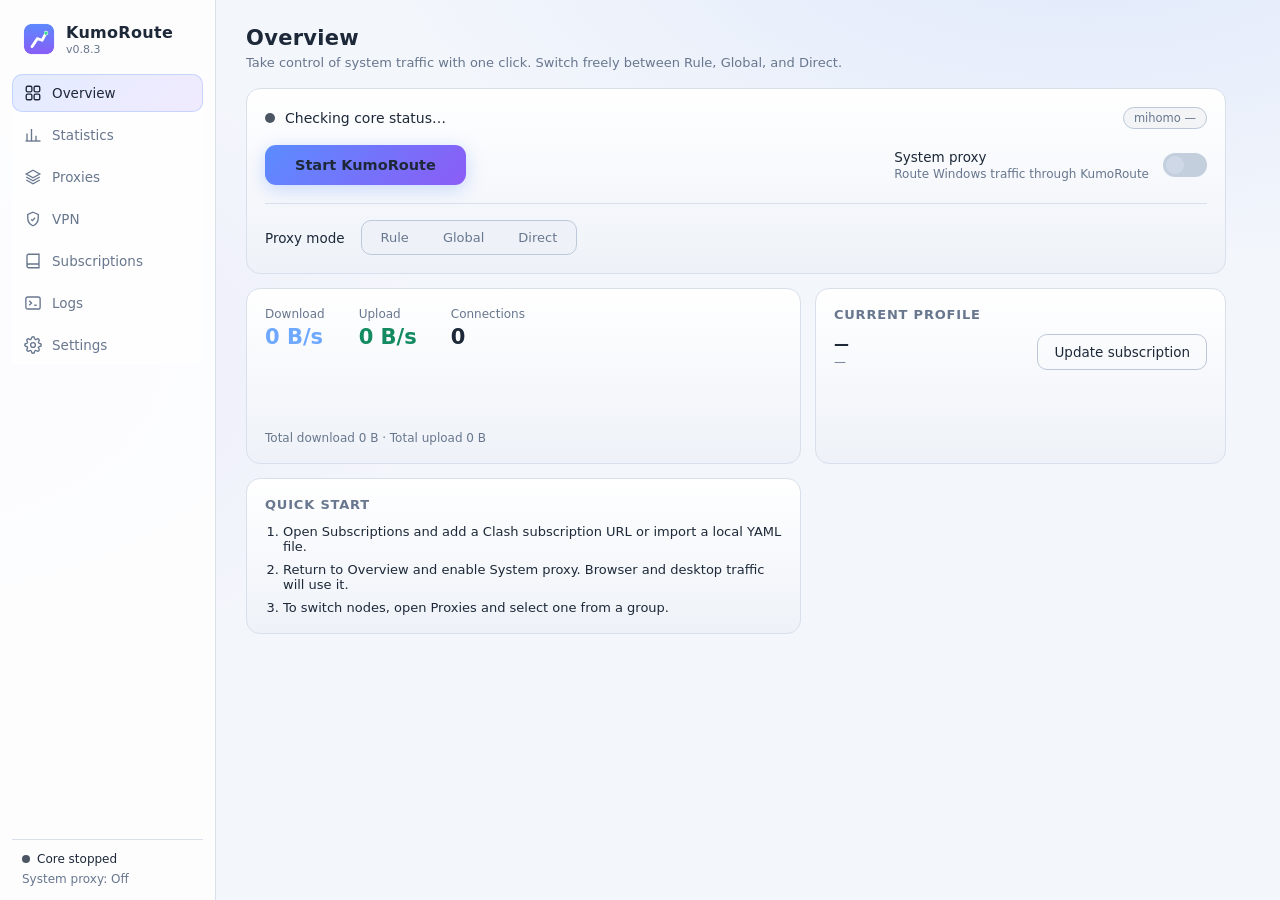
==== commit c3e9d1bd: "Add in-app issue reporting and a mainland download/update mirror - About page gains a "Report an iss" ====
--- a/client/ui/index.html
+++ b/client/ui/index.html
@@ -14,7 +14,7 @@
       <img src="icon.png" alt="KumoRoute" class="brand-icon">
       <div>
         <div class="brand-name">KumoRoute</div>
-        <div class="brand-ver" id="app-version">v0.8.2</div>
+        <div class="brand-ver" id="app-version">v0.8.3</div>
       </div>
     </div>
 
@@ -482,6 +482,7 @@
           <button class="btn ghost small" data-open-url="https://cypwlp.github.io/kumoroute/privacy.html">隱私政策</button>
           <button class="btn ghost small" data-open-url="https://cypwlp.github.io/kumoroute/terms.html">服務條款</button>
           <button class="btn ghost small" id="btn-export-diagnostics">預覽／匯出診斷資料</button>
+          <button class="btn ghost small" id="btn-report-issue">回報問題</button>
         </div>
         <p class="hint disclaimer">KumoRoute 僅提供代理工具的圖形化管理，不包含、不販售任何節點或訂閱服務。
         請自行準備合法的代理配置，並遵守所在國家與地區的法律法規。</p>
@@ -536,6 +537,26 @@
         <button class="btn primary" id="btn-confirm-export-diagnostics">確認匯出</button>
         <button class="btn ghost" id="btn-cancel-diagnostics">取消</button>
       </div>
+    </div>
+  </div>
+
+  <div id="report-modal" class="modal hidden" role="dialog" aria-modal="true" aria-labelledby="report-title">
+    <div class="modal-card">
+      <div class="modal-head">
+        <div>
+          <div class="card-title" id="report-title">回報問題</div>
+          <p class="hint" id="report-summary">下列資訊會自動帶入，其餘內容由你填寫。KumoRoute 不會自動上傳任何資料。</p>
+        </div>
+        <button class="modal-close" id="btn-close-report" aria-label="關閉">×</button>
+      </div>
+      <pre id="report-system" class="diagnostics-preview" tabindex="0" data-no-i18n></pre>
+      <textarea id="report-description" class="report-description" rows="6" placeholder="請描述發生了什麼、重現步驟與預期結果。請勿貼上訂閱連結、節點網址或 VPN 憑證。"></textarea>
+      <div class="modal-actions">
+        <button class="btn ghost" id="btn-copy-report">複製回報內容</button>
+        <button class="btn primary" id="btn-open-report">開啟 GitHub 回報</button>
+        <button class="btn ghost" id="btn-cancel-report">取消</button>
+      </div>
+      <p class="hint" id="report-note"></p>
     </div>
   </div>
 
--- a/client/ui/style.css
+++ b/client/ui/style.css
@@ -780,3 +780,11 @@
   :root[data-theme="system"] .toast { box-shadow: 0 10px 30px rgba(29, 41, 57, 0.18); }
   :root[data-theme="system"] .modal-card { box-shadow: 0 22px 70px rgba(29, 41, 57, 0.24); }
 }
+
+/* In-app issue report: prefilled system info + user description. */
+#report-system { min-height: 100px; max-height: 26vh; margin-bottom: 10px; }
+.report-description { width: 100%; min-height: 110px; padding: 12px; margin-bottom: 12px; resize: vertical;
+  background: #070a0f; border: 1px solid var(--line); border-radius: 10px; color: var(--text);
+  font: inherit; font-size: 12.5px; line-height: 1.6; }
+.report-description:focus { outline: 2px solid var(--accent); outline-offset: 1px; }
+:root[data-theme="light"] .report-description { background: #f8fafc; color: #1e293b; }
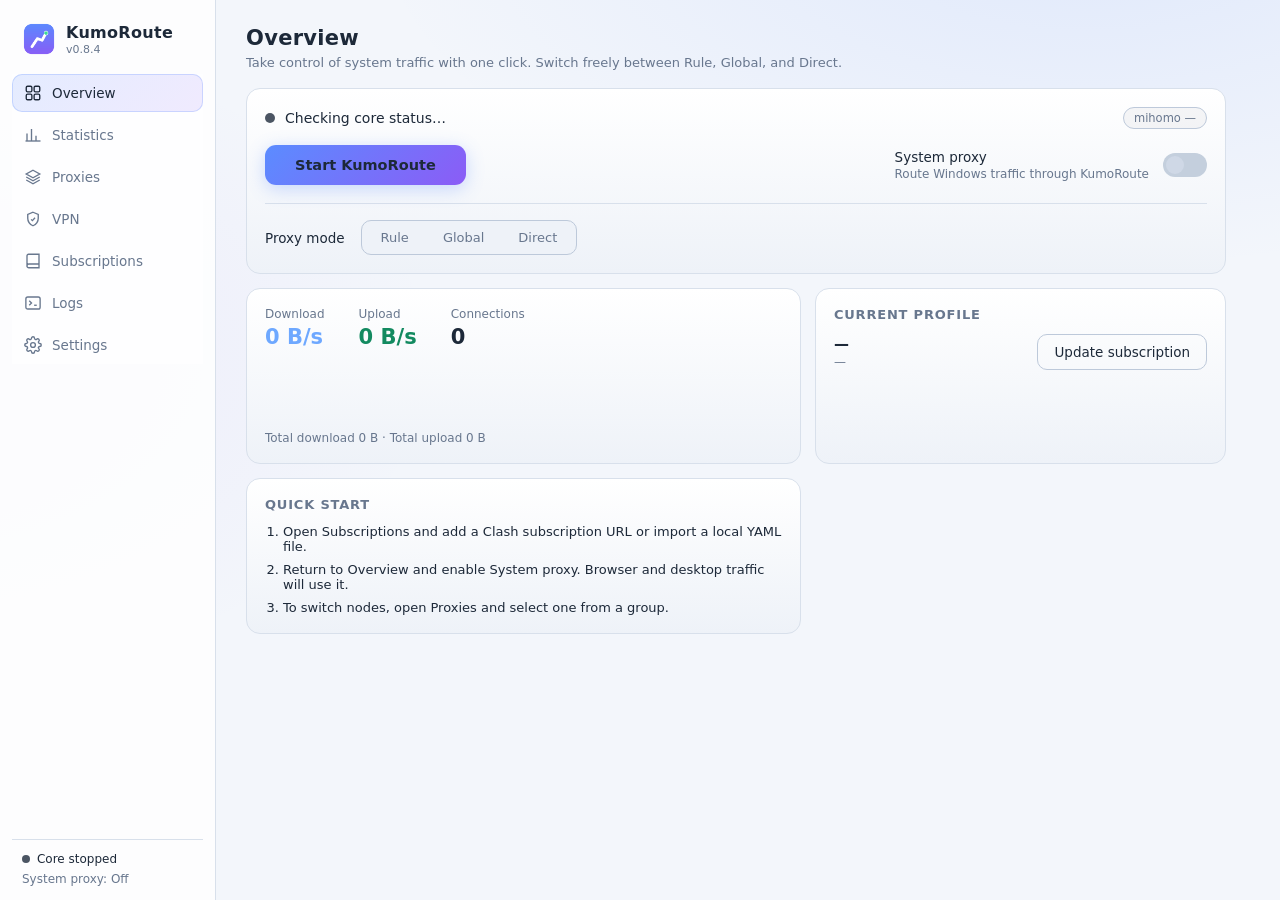
==== commit 1c727739: "Add high-contrast theme and adjustable text size - theme-boot.js and app.js accept a `contrast` them" ====
--- a/client/ui/index.html
+++ b/client/ui/index.html
@@ -14,7 +14,7 @@
       <img src="icon.png" alt="KumoRoute" class="brand-icon">
       <div>
         <div class="brand-name">KumoRoute</div>
-        <div class="brand-ver" id="app-version">v0.8.3</div>
+        <div class="brand-ver" id="app-version">v0.8.4</div>
       </div>
     </div>
 
@@ -418,6 +418,15 @@
               <option value="system">跟隨系統</option>
               <option value="dark">深色</option>
               <option value="light">淺色</option>
+              <option value="contrast">高對比</option>
+            </select>
+          </label>
+          <label class="field">
+            <span>字型大小</span>
+            <select id="select-font-size" class="settings-select">
+              <option value="small">小</option>
+              <option value="normal">標準</option>
+              <option value="large">大</option>
             </select>
           </label>
           <label class="field">
--- a/client/ui/style.css
+++ b/client/ui/style.css
@@ -18,6 +18,7 @@
 * { box-sizing: border-box; margin: 0; padding: 0; }
 
 html, body { height: 100%; }
+html { font-size: 14px; }
 
 body {
   background: radial-gradient(1200px 600px at 85% -10%, rgba(91, 140, 255, 0.10), transparent 60%),
@@ -25,7 +26,7 @@
               var(--bg);
   color: var(--text);
   font-family: "Segoe UI", "Microsoft YaHei UI", "Microsoft JhengHei UI", system-ui, sans-serif;
-  font-size: 14px;
+  font-size: 1rem;
   overflow: hidden;
   -webkit-font-smoothing: antialiased;
 }
@@ -46,8 +47,8 @@
 
 .brand { display: flex; align-items: center; gap: 10px; padding: 4px 10px 18px; }
 .brand-icon { width: 34px; height: 34px; border-radius: 9px; }
-.brand-name { font-size: 16px; font-weight: 700; letter-spacing: 0.3px; }
-.brand-ver { font-size: 11px; color: var(--muted); margin-top: 1px; }
+.brand-name { font-size: 1.1429rem; font-weight: 700; letter-spacing: 0.3px; }
+.brand-ver { font-size: 0.7857rem; color: var(--muted); margin-top: 1px; }
 
 .nav { display: flex; flex-direction: column; gap: 4px; }
 .nav-item {
@@ -55,7 +56,7 @@
   height: 38px; padding: 0 12px;
   border: 0; border-radius: 10px;
   background: transparent; color: var(--muted);
-  font-size: 13.5px; cursor: pointer;
+  font-size: 0.9643rem; cursor: pointer;
   transition: background 0.15s, color 0.15s;
   font-family: inherit;
 }
@@ -71,7 +72,7 @@
   margin-top: auto;
   padding: 12px 10px 0;
   border-top: 1px solid var(--line);
-  font-size: 12px;
+  font-size: 0.8571rem;
   display: flex; flex-direction: column; gap: 6px;
 }
 .foot-line { display: flex; align-items: center; gap: 7px; }
@@ -101,15 +102,15 @@
 @keyframes fade { from { opacity: 0; transform: translateY(4px); } to { opacity: 1; transform: none; } }
 
 .page-head { margin-bottom: 18px; }
-.page-head h1 { font-size: 21px; font-weight: 650; letter-spacing: 0.3px; }
-.page-head p { color: var(--muted); margin-top: 5px; font-size: 13px; }
+.page-head h1 { font-size: 1.5rem; font-weight: 650; letter-spacing: 0.3px; }
+.page-head p { color: var(--muted); margin-top: 5px; font-size: 0.9286rem; }
 
 .demo-banner {
   position: fixed; top: 14px; right: 18px; z-index: 50;
   background: rgba(255, 200, 87, 0.12);
   border: 1px solid rgba(255, 200, 87, 0.4);
   color: var(--yellow);
-  padding: 6px 12px; border-radius: 9px; font-size: 12px;
+  padding: 6px 12px; border-radius: 9px; font-size: 0.8571rem;
 }
 .hidden { display: none !important; }
 
@@ -122,7 +123,7 @@
   padding: 18px;
 }
 
-.card-title { font-size: 13px; font-weight: 600; color: var(--muted); text-transform: uppercase; letter-spacing: 0.8px; margin-bottom: 12px; }
+.card-title { font-size: 0.9286rem; font-weight: 600; color: var(--muted); text-transform: uppercase; letter-spacing: 0.8px; margin-bottom: 12px; }
 
 .grid { display: grid; gap: 14px; }
 .overview-grid { grid-template-columns: 1.35fr 1fr; }
@@ -130,21 +131,21 @@
 
 /* ---------- overview ---------- */
 
-.status-line { display: flex; align-items: center; gap: 10px; font-size: 14px; margin-bottom: 16px; }
+.status-line { display: flex; align-items: center; gap: 10px; font-size: 1rem; margin-bottom: 16px; }
 .status-line .pill {
   margin-left: auto;
-  font-size: 11.5px; color: var(--muted);
+  font-size: 0.8214rem; color: var(--muted);
   border: 1px solid var(--line2); border-radius: 999px;
   padding: 3px 10px;
 }
 
 .power-row { display: flex; align-items: center; gap: 26px; flex-wrap: wrap; }
 .proxy-toggle { display: flex; align-items: center; gap: 14px; margin-left: auto; }
-.proxy-toggle .label { font-size: 13.5px; }
-.hint { color: var(--muted); font-size: 12px; margin-top: 2px; }
+.proxy-toggle .label { font-size: 0.9643rem; }
+.hint { color: var(--muted); font-size: 0.8571rem; margin-top: 2px; }
 
 .mode-row { display: flex; align-items: center; gap: 16px; margin-top: 18px; padding-top: 16px; border-top: 1px solid var(--line); }
-.mode-row .label { font-size: 13.5px; }
+.mode-row .label { font-size: 0.9643rem; }
 
 .segmented {
   display: inline-flex; background: var(--bg2);
@@ -152,7 +153,7 @@
 }
 .segmented button {
   border: 0; background: transparent; color: var(--muted);
-  padding: 6px 16px; border-radius: 8px; font-size: 13px; cursor: pointer;
+  padding: 6px 16px; border-radius: 8px; font-size: 0.9286rem; cursor: pointer;
   transition: all 0.15s; font-family: inherit;
 }
 .segmented button:hover { color: var(--text); }
@@ -168,7 +169,7 @@
   color: var(--text);
   border-radius: 10px;
   padding: 9px 16px;
-  font-size: 13.5px;
+  font-size: 0.9643rem;
   cursor: pointer;
   font-family: inherit;
   transition: all 0.15s;
@@ -183,8 +184,8 @@
 }
 .btn.primary:hover { filter: brightness(1.08); }
 .btn.ghost { background: transparent; }
-.btn.big { padding: 12px 30px; font-size: 14.5px; border-radius: 11px; }
-.btn.small { padding: 6px 12px; font-size: 12.5px; }
+.btn.big { padding: 12px 30px; font-size: 1.0357rem; border-radius: 11px; }
+.btn.small { padding: 6px 12px; font-size: 0.8929rem; }
 .btn.danger { color: var(--red); border-color: rgba(255, 93, 108, 0.4); }
 
 .switch { position: relative; display: inline-block; width: 44px; height: 24px; }
@@ -203,31 +204,31 @@
 
 /* speeds */
 .speed-grid { display: flex; gap: 34px; margin-bottom: 10px; }
-.speed-label { color: var(--muted); font-size: 12px; margin-bottom: 4px; }
-.speed-val { font-size: 21px; font-weight: 650; font-variant-numeric: tabular-nums; }
+.speed-label { color: var(--muted); font-size: 0.8571rem; margin-bottom: 4px; }
+.speed-val { font-size: 1.5rem; font-weight: 650; font-variant-numeric: tabular-nums; }
 .speed-val.down { color: #6ea8ff; }
 .speed-val.up { color: var(--green); }
 #spark { width: 100%; height: 64px; display: block; }
-.totals { font-size: 12px; margin-top: 8px; }
+.totals { font-size: 0.8571rem; margin-top: 8px; }
 
 .profile-line { display: flex; align-items: center; justify-content: space-between; gap: 12px; }
-.profile-name { font-size: 15px; font-weight: 600; }
+.profile-name { font-size: 1.0714rem; font-weight: 600; }
 .profile-card .tip { margin-top: 12px; }
 
-.steps { margin-left: 18px; display: flex; flex-direction: column; gap: 8px; color: #c6cfdd; font-size: 13px; }
+.steps { margin-left: 18px; display: flex; flex-direction: column; gap: 8px; color: #c6cfdd; font-size: 0.9286rem; }
 
 /* ---------- stats ---------- */
 
 .stats-grid { grid-template-columns: repeat(4, minmax(0, 1fr)); }
 .stat-card { padding: 16px 17px; min-width: 0; }
-.stat-value { font-size: 24px; font-weight: 650; letter-spacing: 0.2px; font-variant-numeric: tabular-nums; overflow: hidden; text-overflow: ellipsis; white-space: nowrap; }
-.stat-sub { color: var(--muted); font-size: 11.8px; margin-top: 7px; display: flex; gap: 12px; flex-wrap: wrap; }
+.stat-value { font-size: 1.7143rem; font-weight: 650; letter-spacing: 0.2px; font-variant-numeric: tabular-nums; overflow: hidden; text-overflow: ellipsis; white-space: nowrap; }
+.stat-sub { color: var(--muted); font-size: 0.8429rem; margin-top: 7px; display: flex; gap: 12px; flex-wrap: wrap; }
 .stat-sub b { font-weight: 550; }
 .stat-down { color: #82b4ff; }
 .stat-up { color: var(--green); }
 .stats-chart-card { margin-top: 14px; }
 #stats-chart { width: 100%; height: 180px; display: block; margin-top: 4px; }
-.stats-legend { display: flex; gap: 18px; justify-content: flex-end; color: var(--muted); font-size: 11.5px; margin-top: 6px; }
+.stats-legend { display: flex; gap: 18px; justify-content: flex-end; color: var(--muted); font-size: 0.8214rem; margin-top: 6px; }
 .stats-legend span { display: inline-flex; align-items: center; gap: 6px; }
 .stats-legend i { width: 8px; height: 8px; border-radius: 2px; display: inline-block; }
 .legend-down { background: #6ea8ff; }
@@ -235,8 +236,8 @@
 .stats-total-card { margin-top: 14px; }
 .stats-summary { display: grid; grid-template-columns: repeat(3, 1fr); gap: 12px; }
 .stats-summary > div { background: var(--bg2); border: 1px solid var(--line); border-radius: 10px; padding: 12px 14px; }
-.stats-summary span { display: block; color: var(--muted); font-size: 11.5px; margin-bottom: 5px; }
-.stats-summary b { font-size: 17px; font-weight: 650; font-variant-numeric: tabular-nums; }
+.stats-summary span { display: block; color: var(--muted); font-size: 0.8214rem; margin-bottom: 5px; }
+.stats-summary b { font-size: 1.2143rem; font-weight: 650; font-variant-numeric: tabular-nums; }
 
 .usage-alert {
   position: fixed; top: 52px; right: 18px; z-index: 70;
@@ -245,46 +246,46 @@
   border-radius: 10px;
   background: rgba(45, 35, 13, 0.96);
   color: #ffe4a3;
-  font-size: 12.5px;
+  font-size: 0.8929rem;
   line-height: 1.55;
   box-shadow: 0 12px 32px rgba(0,0,0,0.45);
 }
 .stats-events-card { margin-top: 14px; }
 .stats-summary-4 { grid-template-columns: repeat(4, minmax(0, 1fr)); }
 .event-list { margin-top: 14px; display: flex; flex-direction: column; gap: 6px; max-height: 230px; overflow-y: auto; }
-.event-row { display: flex; align-items: center; gap: 9px; padding: 8px 10px; background: var(--bg2); border: 1px solid var(--line); border-radius: 9px; font-size: 12px; }
-.event-type { color: var(--accent); border: 1px solid rgba(91,140,255,0.35); border-radius: 999px; padding: 1px 7px; font-size: 10.5px; flex: 0 0 auto; }
+.event-row { display: flex; align-items: center; gap: 9px; padding: 8px 10px; background: var(--bg2); border: 1px solid var(--line); border-radius: 9px; font-size: 0.8571rem; }
+.event-type { color: var(--accent); border: 1px solid rgba(91,140,255,0.35); border-radius: 999px; padding: 1px 7px; font-size: 0.75rem; flex: 0 0 auto; }
 .event-type.core { color: var(--green); border-color: rgba(61,220,151,0.35); }
 .event-type.limit { color: var(--yellow); border-color: rgba(255,200,87,0.35); }
 .event-title { flex: 1; min-width: 0; overflow: hidden; text-overflow: ellipsis; white-space: nowrap; }
-.event-time { color: var(--muted); font-size: 10.5px; flex: 0 0 auto; }
+.event-time { color: var(--muted); font-size: 0.75rem; flex: 0 0 auto; }
 .node-health { margin-top: 10px; display: flex; flex-direction: column; gap: 8px; }
 .health-group { border: 1px solid var(--line); border-radius: 10px; background: var(--bg2); overflow: hidden; }
 .health-group summary { cursor: pointer; padding: 10px 12px; display: flex; align-items: center; gap: 10px; list-style: none; }
 .health-group summary::-webkit-details-marker { display: none; }
 .health-group summary::before { content: "›"; color: var(--muted); transform: rotate(0deg); transition: transform 0.15s; }
 .health-group[open] summary::before { transform: rotate(90deg); }
-.health-group-name { font-size: 13px; font-weight: 600; }
-.health-best { margin-left: auto; color: var(--green); font-size: 11px; }
+.health-group-name { font-size: 0.9286rem; font-weight: 600; }
+.health-best { margin-left: auto; color: var(--green); font-size: 0.7857rem; }
 .health-list { border-top: 1px solid var(--line); padding: 7px 9px 9px; display: flex; flex-direction: column; gap: 5px; }
 .health-row { display: grid; grid-template-columns: minmax(100px, 1.2fr) 115px minmax(165px, 1.5fr) auto; align-items: center; gap: 9px; padding: 7px 8px; border-radius: 8px; background: rgba(255,255,255,0.018); }
-.health-node { font-size: 12.5px; overflow: hidden; text-overflow: ellipsis; white-space: nowrap; }
+.health-node { font-size: 0.8929rem; overflow: hidden; text-overflow: ellipsis; white-space: nowrap; }
 .health-history { display: flex; align-items: center; gap: 2px; }
 .health-dot { width: 8px; height: 15px; border-radius: 2px; background: #3f4a5c; }
 .health-dot.good { background: var(--green); }
 .health-dot.mid { background: var(--yellow); }
 .health-dot.bad { background: var(--red); }
-.health-stat { color: var(--muted); font-size: 11px; white-space: nowrap; }
-.health-grade { font-size: 10.5px; padding: 2px 7px; border-radius: 999px; border: 1px solid var(--line2); color: var(--muted); }
+.health-stat { color: var(--muted); font-size: 0.7857rem; white-space: nowrap; }
+.health-grade { font-size: 0.75rem; padding: 2px 7px; border-radius: 999px; border: 1px solid var(--line2); color: var(--muted); }
 .health-grade.good { color: var(--green); border-color: rgba(61,220,151,0.35); }
 .health-grade.mid { color: var(--yellow); border-color: rgba(255,200,87,0.35); }
 .health-grade.bad { color: var(--red); border-color: rgba(255,93,108,0.35); }
 .attribution-grid { display: grid; grid-template-columns: repeat(3, minmax(0, 1fr)); gap: 10px; margin-top: 12px; }
 .attribution-grid > div { background: var(--bg2); border: 1px solid var(--line); border-radius: 10px; padding: 11px 12px; min-width: 0; }
-.attribution-grid h4 { color: var(--muted); font-size: 11px; font-weight: 600; letter-spacing: 0.4px; margin-bottom: 8px; }
+.attribution-grid h4 { color: var(--muted); font-size: 0.7857rem; font-weight: 600; letter-spacing: 0.4px; margin-bottom: 8px; }
 .attr-list { display: flex; flex-direction: column; gap: 6px; }
-.attr-empty { color: var(--muted); font-size: 11.5px; }
-.attr-row { display: grid; grid-template-columns: minmax(0, 1fr) auto; gap: 8px; align-items: center; font-size: 11.5px; }
+.attr-empty { color: var(--muted); font-size: 0.8214rem; }
+.attr-row { display: grid; grid-template-columns: minmax(0, 1fr) auto; gap: 8px; align-items: center; font-size: 0.8214rem; }
 .attr-name { overflow: hidden; text-overflow: ellipsis; white-space: nowrap; color: #cbd5e3; }
 .attr-val { color: var(--muted); font-variant-numeric: tabular-nums; white-space: nowrap; }
 .limit-grid { margin-bottom: 10px; }
@@ -295,9 +296,9 @@
 
 .groups { display: flex; flex-direction: column; gap: 14px; }
 .group-card .group-head { display: flex; align-items: center; gap: 10px; margin-bottom: 12px; }
-.group-name { font-size: 14.5px; font-weight: 600; }
+.group-name { font-size: 1.0357rem; font-weight: 600; }
 .pill {
-  font-size: 11px; color: var(--muted);
+  font-size: 0.7857rem; color: var(--muted);
   background: rgba(255, 255, 255, 0.04);
   border: 1px solid var(--line2);
   border-radius: 999px; padding: 2px 9px;
@@ -321,9 +322,9 @@
   border-color: rgba(91, 140, 255, 0.6);
   background: linear-gradient(135deg, rgba(91, 140, 255, 0.13), rgba(139, 92, 246, 0.10));
 }
-.node-name { flex: 1; overflow: hidden; text-overflow: ellipsis; white-space: nowrap; font-size: 13px; }
-.node-type { font-size: 10.5px; color: var(--muted); }
-.delay { font-size: 11px; font-variant-numeric: tabular-nums; padding: 2px 7px; border-radius: 999px; }
+.node-name { flex: 1; overflow: hidden; text-overflow: ellipsis; white-space: nowrap; font-size: 0.9286rem; }
+.node-type { font-size: 0.75rem; color: var(--muted); }
+.delay { font-size: 0.7857rem; font-variant-numeric: tabular-nums; padding: 2px 7px; border-radius: 999px; }
 .delay.good { color: var(--green); background: rgba(61, 220, 151, 0.10); }
 .delay.mid { color: var(--yellow); background: rgba(255, 200, 87, 0.10); }
 .delay.bad { color: var(--red); background: rgba(255, 93, 108, 0.10); }
@@ -339,65 +340,65 @@
   border-color: rgba(91, 140, 255, 0.34);
   background: linear-gradient(135deg, rgba(91, 140, 255, 0.12), rgba(139, 92, 246, 0.07)), var(--card);
 }
-.proxy-summary .eyebrow { color: #91b3ff; font-size: 10px; letter-spacing: 0.13em; font-weight: 700; }
-.proxy-summary-main h2 { margin: 3px 0 8px; font-size: 19px; }
-.proxy-chain { display: flex; align-items: center; flex-wrap: wrap; gap: 6px; font-size: 11.5px; color: var(--muted); }
+.proxy-summary .eyebrow { color: #91b3ff; font-size: 0.7143rem; letter-spacing: 0.13em; font-weight: 700; }
+.proxy-summary-main h2 { margin: 3px 0 8px; font-size: 1.3571rem; }
+.proxy-chain { display: flex; align-items: center; flex-wrap: wrap; gap: 6px; font-size: 0.8214rem; color: var(--muted); }
 .proxy-chain-part { padding: 3px 8px; border: 1px solid var(--line2); border-radius: 999px; background: rgba(255,255,255,0.03); }
 .proxy-chain-part.final { color: var(--green); border-color: rgba(61,220,151,0.45); background: rgba(61,220,151,0.08); }
 .proxy-arrow { color: #5f7089; }
 .proxy-summary-node { display: flex; flex-direction: column; gap: 3px; min-width: 0; }
-.proxy-summary-label { color: var(--muted); font-size: 11px; }
-.proxy-summary-node strong { color: var(--text); font-size: 14px; overflow: hidden; text-overflow: ellipsis; white-space: nowrap; }
-.proxy-summary-type { color: var(--muted); font-size: 10.5px; }
+.proxy-summary-label { color: var(--muted); font-size: 0.7857rem; }
+.proxy-summary-node strong { color: var(--text); font-size: 1rem; overflow: hidden; text-overflow: ellipsis; white-space: nowrap; }
+.proxy-summary-type { color: var(--muted); font-size: 0.75rem; }
 .proxy-workspace { display: grid; grid-template-columns: minmax(245px, 0.36fr) minmax(0, 1fr); gap: 16px; align-items: start; }
 .proxy-group-pane, .proxy-node-pane { min-width: 0; padding: 16px; }
-.proxy-pane-head { display: flex; justify-content: space-between; align-items: center; color: var(--text); font-size: 13px; font-weight: 650; margin-bottom: 12px; }
-.proxy-count { color: var(--muted); font-size: 11px; font-weight: 400; }
+.proxy-pane-head { display: flex; justify-content: space-between; align-items: center; color: var(--text); font-size: 0.9286rem; font-weight: 650; margin-bottom: 12px; }
+.proxy-count { color: var(--muted); font-size: 0.7857rem; font-weight: 400; }
 .proxy-group-list { display: flex; flex-direction: column; gap: 7px; max-height: 650px; overflow: auto; padding-right: 3px; }
 .proxy-group-item { width: 100%; text-align: left; color: inherit; font: inherit; display: flex; flex-direction: column; gap: 6px; padding: 10px 11px; border: 1px solid var(--line); border-radius: 10px; background: var(--bg2); cursor: pointer; transition: all 0.14s; }
 .proxy-group-item:hover { border-color: var(--line2); background: var(--card2); }
 .proxy-group-item.active { border-color: rgba(91,140,255,0.68); background: linear-gradient(135deg, rgba(91,140,255,0.15), rgba(139,92,246,0.08)); }
 .proxy-group-top { display: flex; align-items: center; gap: 7px; min-width: 0; }
-.proxy-group-name { font-size: 12.5px; font-weight: 600; overflow: hidden; text-overflow: ellipsis; white-space: nowrap; }
-.proxy-type { margin-left: auto; flex-shrink: 0; color: var(--muted); font-size: 9.5px; }
-.proxy-group-now { color: var(--muted); font-size: 10.5px; overflow: hidden; text-overflow: ellipsis; white-space: nowrap; }
+.proxy-group-name { font-size: 0.8929rem; font-weight: 600; overflow: hidden; text-overflow: ellipsis; white-space: nowrap; }
+.proxy-type { margin-left: auto; flex-shrink: 0; color: var(--muted); font-size: 0.6786rem; }
+.proxy-group-now { color: var(--muted); font-size: 0.75rem; overflow: hidden; text-overflow: ellipsis; white-space: nowrap; }
 .proxy-group-now b { color: #cddbef; font-weight: 500; }
 .proxy-node-pane { padding: 16px; }
 .proxy-node-head { display: flex; align-items: flex-start; justify-content: space-between; gap: 16px; margin-bottom: 11px; }
-.proxy-node-title { font-size: 16px; font-weight: 650; }
-.proxy-node-subtitle { color: var(--muted); font-size: 11.5px; margin-top: 3px; }
+.proxy-node-title { font-size: 1.1429rem; font-weight: 650; }
+.proxy-node-subtitle { color: var(--muted); font-size: 0.8214rem; margin-top: 3px; }
 .proxy-node-subtitle b { color: #d2dcf0; font-weight: 550; }
 .proxy-node-actions { display: flex; align-items: center; gap: 8px; flex-shrink: 0; }
-.proxy-search { width: 180px; border: 1px solid var(--line2); border-radius: 9px; padding: 7px 10px; background: var(--bg2); color: var(--text); font: inherit; font-size: 12px; outline: none; }
+.proxy-search { width: 180px; border: 1px solid var(--line2); border-radius: 9px; padding: 7px 10px; background: var(--bg2); color: var(--text); font: inherit; font-size: 0.8571rem; outline: none; }
 .proxy-search:focus { border-color: var(--accent); }
 .proxy-filters { display: flex; gap: 5px; margin-bottom: 11px; }
-.proxy-strategy-row { display: flex; align-items: center; gap: 5px; margin-bottom: 11px; color: var(--muted); font-size: 10.5px; flex-wrap: wrap; }
-.proxy-filter { border: 0; color: var(--muted); background: transparent; font: inherit; font-size: 11.5px; padding: 4px 9px; border-radius: 7px; cursor: pointer; }
+.proxy-strategy-row { display: flex; align-items: center; gap: 5px; margin-bottom: 11px; color: var(--muted); font-size: 0.75rem; flex-wrap: wrap; }
+.proxy-filter { border: 0; color: var(--muted); background: transparent; font: inherit; font-size: 0.8214rem; padding: 4px 9px; border-radius: 7px; cursor: pointer; }
 .proxy-filter:hover { color: var(--text); background: rgba(255,255,255,0.04); }
 .proxy-filter.active { color: #dce8ff; background: rgba(91,140,255,0.15); }
 .proxy-node-pane .node-list { grid-template-columns: repeat(auto-fill, minmax(220px, 1fr)); }
 .proxy-node-pane .node { width: 100%; color: var(--text); font: inherit; text-align: left; }
-.node-state { width: 14px; flex-shrink: 0; color: var(--accent); font-size: 12px; text-align: center; }
+.node-state { width: 14px; flex-shrink: 0; color: var(--accent); font-size: 0.8571rem; text-align: center; }
 .node-copy { min-width: 0; flex: 1; display: flex; flex-direction: column; gap: 2px; }
 .node-copy .node-name, .node-copy .node-type { display: block; }
 .node-copy .node-type { margin-top: 0; }
 .node-meta { display: flex; align-items: center; gap: 6px; flex: 0 0 auto; }
-.node-active-label { color: var(--green); font-size: 10.5px; white-space: nowrap; }
-.delay-time { color: var(--muted); font-size: 9.5px; font-variant-numeric: tabular-nums; }
+.node-active-label { color: var(--green); font-size: 0.75rem; white-space: nowrap; }
+.delay-time { color: var(--muted); font-size: 0.6786rem; font-variant-numeric: tabular-nums; }
 .delay-time.stale { color: var(--yellow); }
-.node-quality { font-size: 9.5px; font-variant-numeric: tabular-nums; white-space: nowrap; }
+.node-quality { font-size: 0.6786rem; font-variant-numeric: tabular-nums; white-space: nowrap; }
 .node-quality.good { color: var(--green); }
 .node-quality.mid { color: var(--yellow); }
 .node-quality.bad { color: var(--red); }
 .node-retest {
   flex: 0 0 auto; border: 1px solid var(--line2); border-radius: 6px;
-  background: transparent; color: var(--muted); font: inherit; font-size: 9.5px;
+  background: transparent; color: var(--muted); font: inherit; font-size: 0.6786rem;
   padding: 2px 5px; cursor: pointer; opacity: 0.55;
 }
 .node:hover .node-retest, .node:focus-within .node-retest { opacity: 1; }
 .node-retest:hover:not(:disabled) { color: var(--text); border-color: var(--accent); }
 .node-retest:disabled { opacity: 0.4; cursor: default; }
-.proxy-node-empty { grid-column: 1 / -1; color: var(--muted); text-align: center; padding: 44px 12px; font-size: 12px; }
+.proxy-node-empty { grid-column: 1 / -1; color: var(--muted); text-align: center; padding: 44px 12px; font-size: 0.8571rem; }
 @media (max-width: 1050px) {
   .proxy-summary { grid-template-columns: 1fr auto; }
   .proxy-summary-node { grid-column: 1 / -1; grid-row: 2; }
@@ -425,12 +426,12 @@
   color: var(--text);
   border-radius: 10px;
   padding: 10px 13px;
-  font-size: 13px;
+  font-size: 0.9286rem;
   font-family: inherit;
   outline: none;
 }
 .sub-form input:focus { border-color: var(--accent); }
-.form-error { color: var(--red); font-size: 12.5px; margin-top: 10px; }
+.form-error { color: var(--red); font-size: 0.8929rem; margin-top: 10px; }
 .add-foot { display: flex; align-items: center; gap: 12px; margin-top: 12px; }
 
 .profile-list { display: flex; flex-direction: column; gap: 8px; }
@@ -443,9 +444,9 @@
 }
 .profile-row.active { border-color: rgba(61, 220, 151, 0.45); background: linear-gradient(135deg, rgba(61, 220, 151, 0.07), transparent); }
 .profile-info { flex: 1; min-width: 0; }
-.profile-row .name { font-size: 13.5px; font-weight: 600; display: flex; align-items: center; gap: 8px; }
-.profile-row .meta { color: var(--muted); font-size: 11.5px; margin-top: 3px; }
-.badge-active { font-size: 10.5px; color: var(--green); border: 1px solid rgba(61, 220, 151, 0.4); padding: 1px 7px; border-radius: 999px; font-weight: 500; }
+.profile-row .name { font-size: 0.9643rem; font-weight: 600; display: flex; align-items: center; gap: 8px; }
+.profile-row .meta { color: var(--muted); font-size: 0.8214rem; margin-top: 3px; }
+.badge-active { font-size: 0.75rem; color: var(--green); border: 1px solid rgba(61, 220, 151, 0.4); padding: 1px 7px; border-radius: 999px; font-weight: 500; }
 .profile-actions { display: flex; gap: 6px; }
 
 /* ---------- VPN ---------- */
@@ -467,16 +468,16 @@
 }
 .vpn-icon svg { width: 20px; height: 20px; }
 .vpn-copy { flex: 1; min-width: 0; }
-.vpn-name { font-size: 13.5px; font-weight: 650; overflow: hidden; text-overflow: ellipsis; white-space: nowrap; }
-.vpn-meta { color: var(--muted); font-size: 11.5px; margin-top: 3px; overflow: hidden; text-overflow: ellipsis; white-space: nowrap; }
+.vpn-name { font-size: 0.9643rem; font-weight: 650; overflow: hidden; text-overflow: ellipsis; white-space: nowrap; }
+.vpn-meta { color: var(--muted); font-size: 0.8214rem; margin-top: 3px; overflow: hidden; text-overflow: ellipsis; white-space: nowrap; }
 .vpn-status {
   flex: 0 0 auto; color: var(--muted); border: 1px solid var(--line2);
-  border-radius: 999px; padding: 3px 9px; font-size: 10.5px;
+  border-radius: 999px; padding: 3px 9px; font-size: 0.75rem;
 }
 .vpn-status.on { color: var(--green); border-color: rgba(61, 220, 151, 0.4); background: rgba(61, 220, 151, 0.06); }
 .vpn-status.warn { color: var(--yellow); border-color: rgba(255, 200, 87, 0.35); background: rgba(255, 200, 87, 0.06); }
 .vpn-actions { display: flex; gap: 7px; flex: 0 0 auto; }
-.vpn-empty { color: var(--muted); text-align: center; padding: 38px 12px; border: 1px dashed var(--line2); border-radius: 11px; font-size: 12px; }
+.vpn-empty { color: var(--muted); text-align: center; padding: 38px 12px; border: 1px dashed var(--line2); border-radius: 11px; font-size: 0.8571rem; }
 .vpn-warning { position: static; max-width: none; margin-bottom: 14px; }
 .vpn-note { line-height: 1.65; margin-top: 13px; }
 
@@ -484,7 +485,7 @@
 .network-mode-tabs { display: flex; gap: 6px; flex-wrap: wrap; }
 .network-mode-btn {
   border: 1px solid var(--line2); border-radius: 9px; background: var(--bg2);
-  color: var(--muted); font: inherit; font-size: 12px; padding: 7px 12px; cursor: pointer;
+  color: var(--muted); font: inherit; font-size: 0.8571rem; padding: 7px 12px; cursor: pointer;
 }
 .network-mode-btn.active { color: var(--text); border-color: var(--accent); background: rgba(91,140,255,0.14); }
 .network-mode-btn:hover { color: var(--text); }
@@ -492,13 +493,13 @@
 .diagnostics-result {
   white-space: pre-wrap; margin: 12px 0; padding: 12px 14px;
   border: 1px solid var(--line); border-radius: 10px; background: var(--bg2);
-  color: var(--muted); font-size: 12px; line-height: 1.7; min-height: 44px;
+  color: var(--muted); font-size: 0.8571rem; line-height: 1.7; min-height: 44px;
 }
 .diagnostics-result .ok { color: var(--green); }
 .diagnostics-result .warn { color: var(--yellow); }
 .diagnostics-result .bad { color: var(--red); }
 .vpn-section-label {
-  margin: 24px 0 9px; color: var(--muted); font-size: 11.5px; font-weight: 650;
+  margin: 24px 0 9px; color: var(--muted); font-size: 0.8214rem; font-weight: 650;
   letter-spacing: 0.7px; text-transform: uppercase;
 }
 .vpn-advanced-card { padding: 0; overflow: hidden; }
@@ -507,7 +508,7 @@
   display: flex; align-items: center; justify-content: space-between; gap: 18px;
 }
 .vpn-option-row + .vpn-option-row { border-top: 1px solid var(--line); }
-.vpn-option-title { font-size: 13px; line-height: 1.5; }
+.vpn-option-title { font-size: 0.9286rem; line-height: 1.5; }
 .vpn-admin-note { margin-top: 9px; line-height: 1.6; }
 
 .toggle-switch {
@@ -546,7 +547,7 @@
 .log-toolbar { display: flex; align-items: center; justify-content: space-between; gap: 12px; padding: 2px 6px 10px; flex-wrap: wrap; }
 .log-filters { display: flex; align-items: center; gap: 12px; flex-wrap: wrap; }
 .log-filters .proxy-search { width: 190px; }
-.check { font-size: 12.5px; color: var(--muted); display: flex; align-items: center; gap: 6px; cursor: pointer; }
+.check { font-size: 0.8929rem; color: var(--muted); display: flex; align-items: center; gap: 6px; cursor: pointer; }
 .logbox {
   background: #070a0f;
   border: 1px solid var(--line);
@@ -555,7 +556,7 @@
   height: calc(100vh - 260px);
   overflow-y: auto;
   font-family: Consolas, "Cascadia Mono", monospace;
-  font-size: 12px;
+  font-size: 0.8571rem;
   line-height: 1.65;
   color: #9fb0c7;
   white-space: pre-wrap;
@@ -567,16 +568,16 @@
 /* ---------- settings ---------- */
 
 .settings-grid { display: grid; grid-template-columns: 1fr 1fr; gap: 14px; }
-.field { display: flex; flex-direction: column; gap: 6px; font-size: 12.5px; color: var(--muted); }
+.field { display: flex; flex-direction: column; gap: 6px; font-size: 0.8929rem; color: var(--muted); }
 .field input {
   background: var(--bg2); border: 1px solid var(--line2);
   color: var(--text); border-radius: 10px; padding: 9px 12px;
-  font-size: 13.5px; outline: none; font-family: inherit;
+  font-size: 0.9643rem; outline: none; font-family: inherit;
 }
 .field input:focus { border-color: var(--accent); }
 .row-actions { display: flex; gap: 10px; margin-top: 14px; flex-wrap: wrap; }
-.about-row { display: flex; justify-content: space-between; gap: 20px; padding: 7px 0; font-size: 13px; }
-.mono { font-family: Consolas, monospace; font-size: 12px; word-break: break-all; text-align: right; }
+.about-row { display: flex; justify-content: space-between; gap: 20px; padding: 7px 0; font-size: 0.9286rem; }
+.mono { font-family: Consolas, monospace; font-size: 0.8571rem; word-break: break-all; text-align: right; }
 .disclaimer { margin-top: 14px; line-height: 1.7; }
 
 /* ---------- toast ---------- */
@@ -588,7 +589,7 @@
   border-left: 3px solid var(--accent);
   border-radius: 10px;
   padding: 11px 16px;
-  font-size: 13px;
+  font-size: 0.9286rem;
   max-width: 380px;
   box-shadow: 0 10px 30px rgba(0, 0, 0, 0.5);
   z-index: 100;
@@ -623,26 +624,26 @@
   padding: 13px 14px; border: 1px solid var(--line); border-radius: 11px; background: var(--bg2);
 }
 .update-version-row > div { display: flex; flex-direction: column; gap: 4px; min-width: 100px; }
-.update-version-row > div span { color: var(--muted); font-size: 10.5px; }
-.update-version-row > div b, .update-version-row > div strong { font-size: 16px; font-variant-numeric: tabular-nums; }
+.update-version-row > div span { color: var(--muted); font-size: 0.75rem; }
+.update-version-row > div b, .update-version-row > div strong { font-size: 1.1429rem; font-variant-numeric: tabular-nums; }
 .update-version-row > div strong { color: var(--accent); }
-.update-version-arrow { color: var(--muted); font-size: 20px; }
-.update-prompt-size { margin-left: auto; color: var(--muted); font-size: 11px; white-space: nowrap; }
+.update-version-arrow { color: var(--muted); font-size: 1.4286rem; }
+.update-prompt-size { margin-left: auto; color: var(--muted); font-size: 0.7857rem; white-space: nowrap; }
 .update-prompt-notes {
   max-height: 150px; overflow: auto; margin: 0 0 10px; padding: 10px 12px;
   border: 1px solid var(--line); border-radius: 9px; background: var(--bg2);
-  color: var(--muted); font-size: 11.5px; line-height: 1.55; white-space: pre-wrap;
+  color: var(--muted); font-size: 0.8214rem; line-height: 1.55; white-space: pre-wrap;
 }
 .update-prompt-notes.hidden { display: none; }
 .update-prompt-card .modal-actions { margin-top: 16px; }
 .update-mode-chip {
   display: inline-flex; align-items: center; width: fit-content;
   margin: 0 0 12px; padding: 4px 9px; border: 1px solid var(--line2);
-  border-radius: 999px; color: var(--muted); font-size: 10.5px;
+  border-radius: 999px; color: var(--muted); font-size: 0.75rem;
 }
 .update-progress { margin-top: 13px; padding: 12px; border: 1px solid var(--line); border-radius: 10px; background: var(--bg2); }
 .update-progress.hidden { display: none; }
-.update-progress-head { display: flex; justify-content: space-between; gap: 12px; margin-bottom: 7px; color: var(--muted); font-size: 11px; }
+.update-progress-head { display: flex; justify-content: space-between; gap: 12px; margin-bottom: 7px; color: var(--muted); font-size: 0.7857rem; }
 .update-progress-track { height: 7px; overflow: hidden; border-radius: 99px; background: var(--line2); }
 .update-progress-track span { display: block; width: 0; height: 100%; border-radius: inherit; background: var(--accent); transition: width 0.18s ease; }
 .update-progress-actions { display: flex; justify-content: flex-end; margin-top: 9px; }
@@ -652,7 +653,7 @@
 .modal-head .card-title { margin-bottom: 4px; }
 .modal-close {
   border: 0; background: transparent; color: var(--muted);
-  font-size: 25px; line-height: 1; cursor: pointer; padding: 2px 6px;
+  font-size: 1.7857rem; line-height: 1; cursor: pointer; padding: 2px 6px;
 }
 .modal-close:hover { color: var(--text); }
 .diagnostics-preview {
@@ -664,7 +665,7 @@
   border-radius: 10px;
   color: #aab9cc;
   font-family: Consolas, "Cascadia Mono", monospace;
-  font-size: 11.5px;
+  font-size: 0.8214rem;
   line-height: 1.55;
   white-space: pre-wrap;
   word-break: break-word;
@@ -689,7 +690,7 @@
 .settings-select {
   width: 100%; background: var(--bg2); border: 1px solid var(--line2);
   color: var(--text); border-radius: 10px; padding: 9px 12px;
-  font-size: 13.5px; outline: none; font-family: inherit;
+  font-size: 0.9643rem; outline: none; font-family: inherit;
 }
 .settings-select:focus { border-color: var(--accent); }
 
@@ -785,6 +786,43 @@
 #report-system { min-height: 100px; max-height: 26vh; margin-bottom: 10px; }
 .report-description { width: 100%; min-height: 110px; padding: 12px; margin-bottom: 12px; resize: vertical;
   background: #070a0f; border: 1px solid var(--line); border-radius: 10px; color: var(--text);
-  font: inherit; font-size: 12.5px; line-height: 1.6; }
+  font: inherit; font-size: 0.8929rem; line-height: 1.6; }
 .report-description:focus { outline: 2px solid var(--accent); outline-offset: 1px; }
 :root[data-theme="light"] .report-description { background: #f8fafc; color: #1e293b; }
+
+/* --- font size preference (root scales every rem-based size) ------------- */
+html[data-font-size="small"] { font-size: 12px; }
+html[data-font-size="large"] { font-size: 16px; }
+
+/* --- high contrast theme ------------------------------------------------- */
+:root[data-theme="contrast"] {
+  --bg: #000000;
+  --bg2: #0a0a0a;
+  --card: #000000;
+  --card2: #111111;
+  --line: #ffffff;
+  --line2: #ffffff;
+  --text: #ffffff;
+  --muted: #e8e8e8;
+  --accent: #ffff00;
+  --accent2: #00ffff;
+  --green: #00ff88;
+  --red: #ff6b6b;
+  --yellow: #ffff00;
+  color-scheme: dark;
+}
+:root[data-theme="contrast"] body { background: #000; }
+:root[data-theme="contrast"] .nav { background: #000; border-bottom-color: #fff; }
+:root[data-theme="contrast"] .nav-item:hover,
+:root[data-theme="contrast"] .proxy-filter:hover { background: rgba(255,255,255,.18); }
+:root[data-theme="contrast"] .logbox,
+:root[data-theme="contrast"] .diagnostics-preview,
+:root[data-theme="contrast"] .report-description { background: #000; color: #fff; border-color: #fff; }
+:root[data-theme="contrast"] .modal { background: rgba(0,0,0,.92); }
+:root[data-theme="contrast"] .modal-card { border: 2px solid #fff; }
+:root[data-theme="contrast"] .switch .slider,
+:root[data-theme="contrast"] .health-dot { background: #fff; }
+:root[data-theme="contrast"] .btn.primary { color: #000; text-shadow: none; }
+:root[data-theme="contrast"] .btn.ghost { border-color: #fff; color: #fff; }
+:root[data-theme="contrast"] .usage-alert { background: #000; color: #ffff00; border: 1px solid #ffff00; }
+:root[data-theme="contrast"] .toast { background: #000; border: 1px solid #fff; }
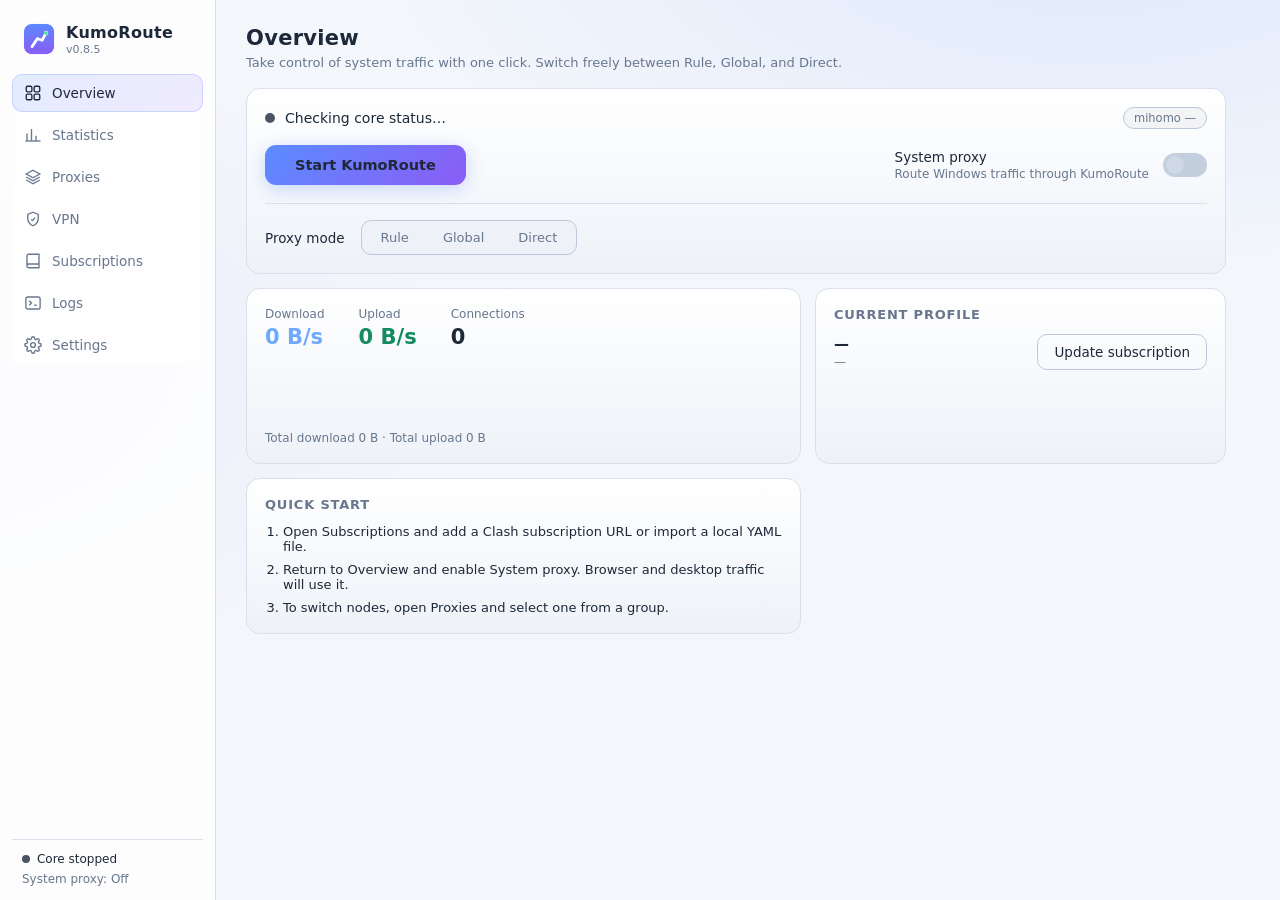
==== commit 454ad181: "Add a one-click network reset Settings now has a "reset network" action for the case where fiddling " ====
--- a/client/ui/index.html
+++ b/client/ui/index.html
@@ -14,7 +14,7 @@
       <img src="icon.png" alt="KumoRoute" class="brand-icon">
       <div>
         <div class="brand-name">KumoRoute</div>
-        <div class="brand-ver" id="app-version">v0.8.4</div>
+        <div class="brand-ver" id="app-version">v0.8.5</div>
       </div>
     </div>
 
@@ -478,7 +478,9 @@
           <button class="btn ghost" id="btn-repair-dns">使用備用 DNS</button>
           <button class="btn ghost" id="btn-repair-dns-system">恢復自動 DNS</button>
           <button class="btn ghost" id="btn-flush-dns">清除 DNS 快取</button>
-        </div>
+          <button class="btn ghost danger" id="btn-reset-network">一鍵重置網路</button>
+        </div>
+        <p class="hint">一鍵重置會斷開所有 VPN、還原並關閉系統代理、把 DNS 與 IPv6 設回系統預設，再重載核心。只會動 KumoRoute 自己改過的設定。</p>
       </div>
 
       <div class="card">
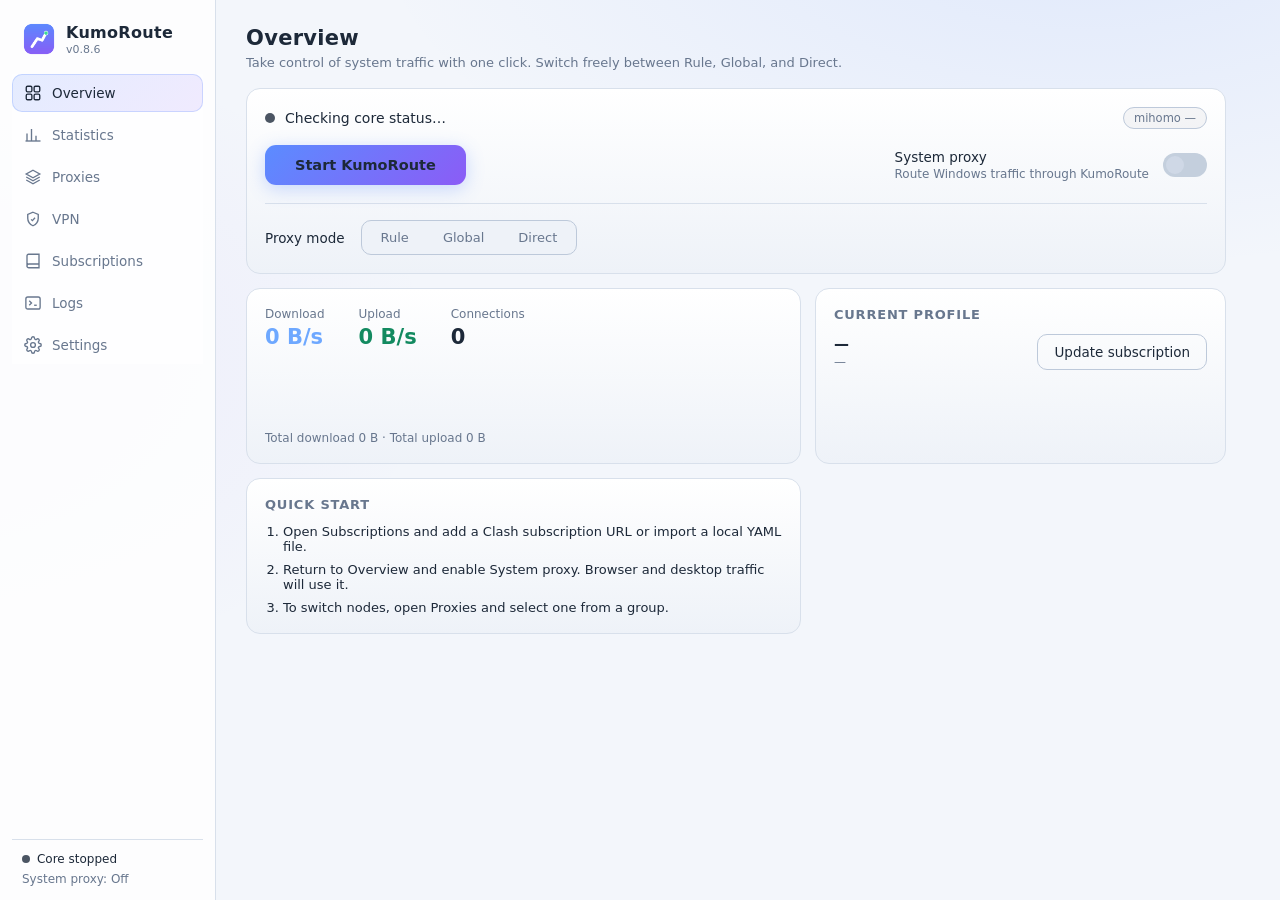
==== commit cd2a96e3: "Fix "reset_network not allowed by ACL" in v0.8.5 Tauri v2 builds its app permission manifest from bu" ====
--- a/client/ui/index.html
+++ b/client/ui/index.html
@@ -14,7 +14,7 @@
       <img src="icon.png" alt="KumoRoute" class="brand-icon">
       <div>
         <div class="brand-name">KumoRoute</div>
-        <div class="brand-ver" id="app-version">v0.8.5</div>
+        <div class="brand-ver" id="app-version">v0.8.6</div>
       </div>
     </div>
 
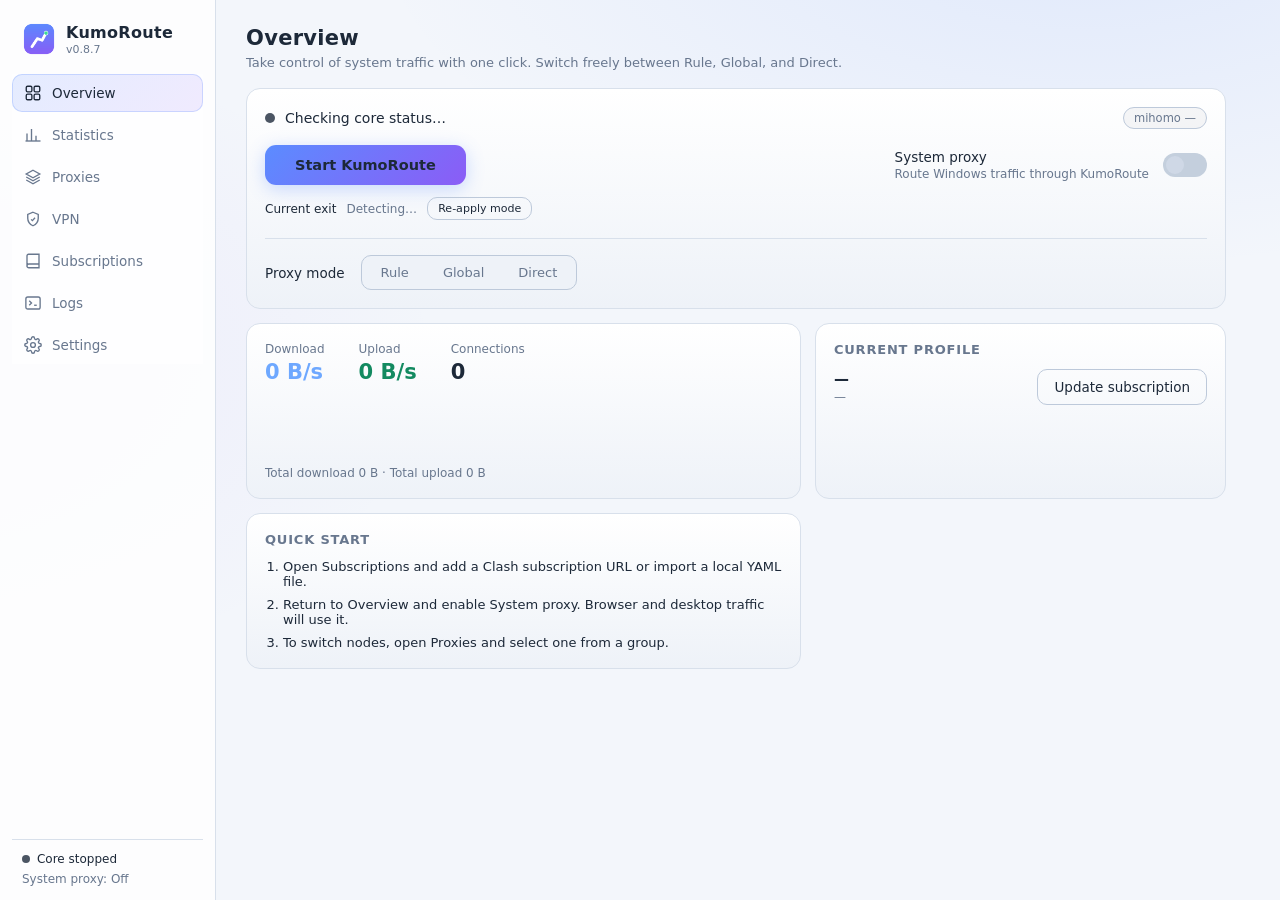
==== commit dc327557: "Reconcile the takeover mode at startup and show the real egress Users kept ending up with a VPN and " ====
--- a/client/ui/index.html
+++ b/client/ui/index.html
@@ -14,7 +14,7 @@
       <img src="icon.png" alt="KumoRoute" class="brand-icon">
       <div>
         <div class="brand-name">KumoRoute</div>
-        <div class="brand-ver" id="app-version">v0.8.6</div>
+        <div class="brand-ver" id="app-version">v0.8.7</div>
       </div>
     </div>
 
@@ -85,6 +85,12 @@
               </label>
             </div>
           </div>
+          <div class="egress-row">
+            <span class="label">目前出口</span>
+            <span id="egress-line" class="egress-line">偵測中…</span>
+            <button class="btn ghost small" id="btn-reconcile">重新對賬</button>
+          </div>
+          <div id="proxy-banner" class="proxy-banner hidden" role="status"></div>
           <div class="mode-row">
             <span class="label">代理模式</span>
             <div class="segmented" id="mode-seg">
--- a/client/ui/style.css
+++ b/client/ui/style.css
@@ -826,3 +826,11 @@
 :root[data-theme="contrast"] .btn.ghost { border-color: #fff; color: #fff; }
 :root[data-theme="contrast"] .usage-alert { background: #000; color: #ffff00; border: 1px solid #ffff00; }
 :root[data-theme="contrast"] .toast { background: #000; border: 1px solid #fff; }
+
+/* Egress readout + reconcile banner on the overview page. */
+.egress-row { display: flex; align-items: center; gap: 10px; flex-wrap: wrap; margin-top: 12px; font-size: 0.86rem; }
+.egress-line { color: var(--muted); }
+.egress-line b { color: var(--text); font-weight: 600; }
+.egress-row .btn { padding: 4px 10px; font-size: 0.79rem; }
+.proxy-banner { margin-top: 12px; padding: 10px 13px; border-radius: 10px; border: 1px solid rgba(255, 200, 87, 0.45); background: rgba(255, 200, 87, 0.08); color: var(--yellow); font-size: 0.83rem; line-height: 1.55; }
+.proxy-banner.info { border-color: rgba(91, 140, 255, 0.4); background: rgba(91, 140, 255, 0.08); color: #a9c4ff; }
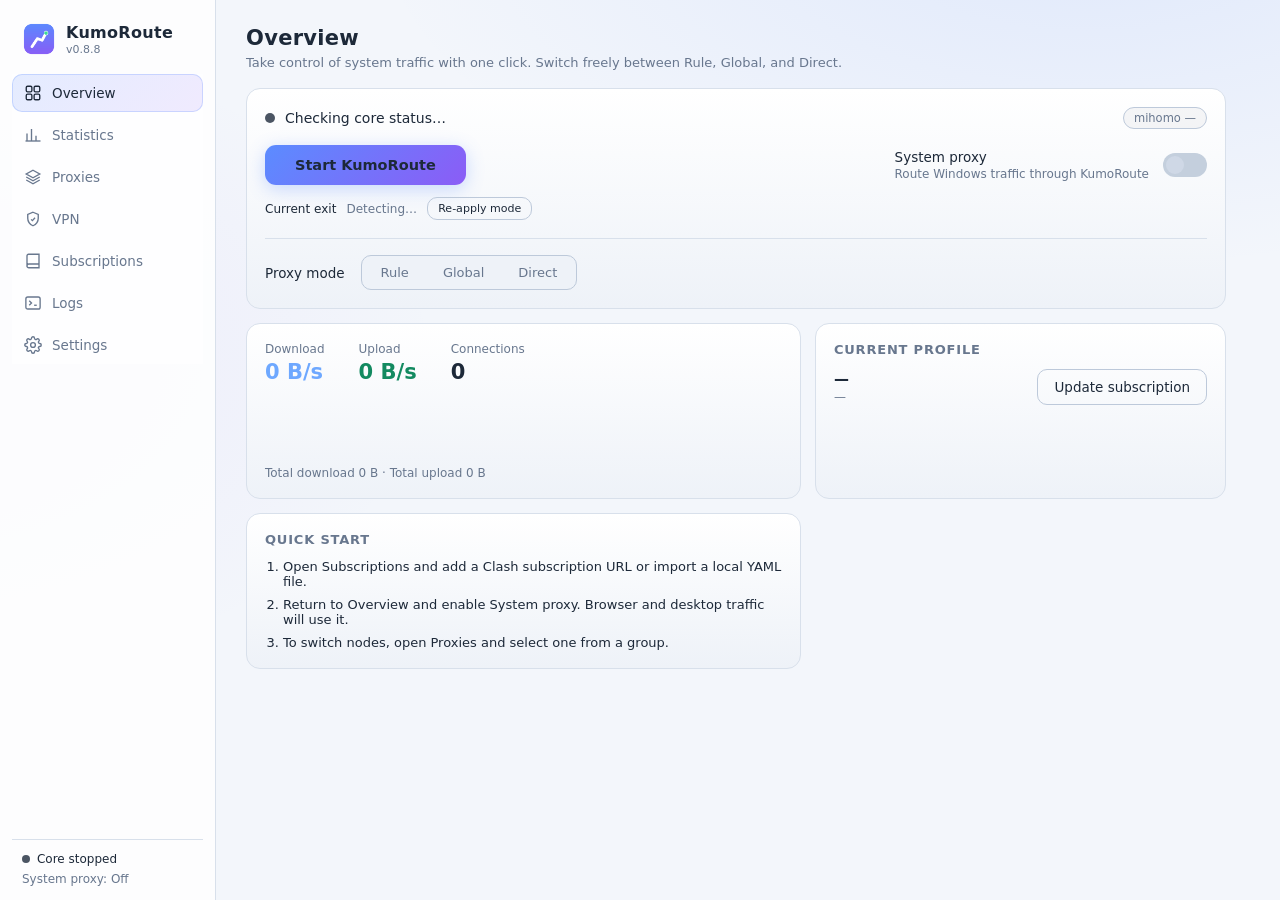
==== commit 5698fd4e: "Read and write the real WinINET proxy state, add a VPN-mode guard Browsers follow WinINET, which kee" ====
--- a/client/ui/index.html
+++ b/client/ui/index.html
@@ -14,7 +14,7 @@
       <img src="icon.png" alt="KumoRoute" class="brand-icon">
       <div>
         <div class="brand-name">KumoRoute</div>
-        <div class="brand-ver" id="app-version">v0.8.7</div>
+        <div class="brand-ver" id="app-version">v0.8.8</div>
       </div>
     </div>
 
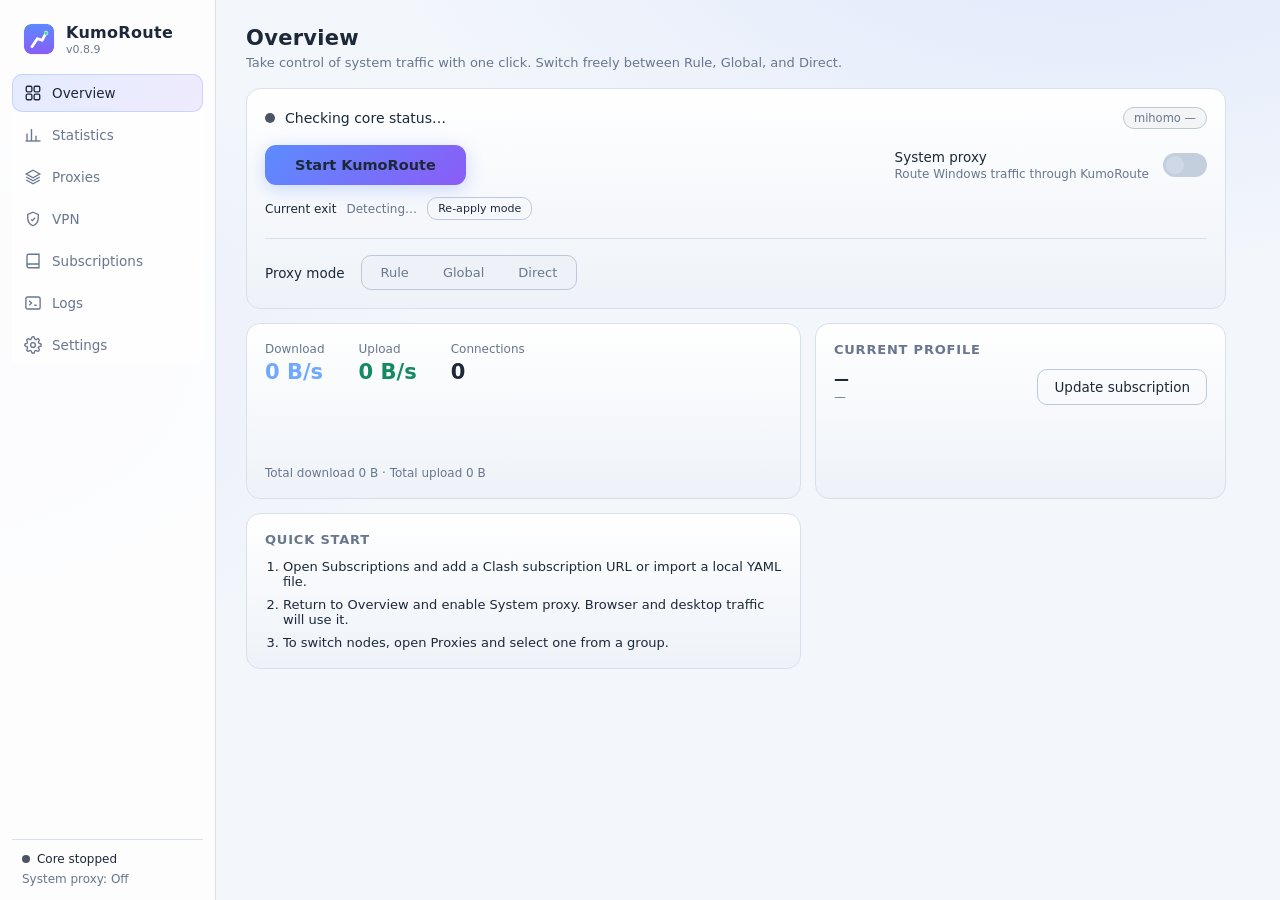
==== commit 5350f8f8: "Make VPN-only mode actually leave through the VPN Windows can keep restoring the proxy setting, and " ====
--- a/client/ui/index.html
+++ b/client/ui/index.html
@@ -14,7 +14,7 @@
       <img src="icon.png" alt="KumoRoute" class="brand-icon">
       <div>
         <div class="brand-name">KumoRoute</div>
-        <div class="brand-ver" id="app-version">v0.8.8</div>
+        <div class="brand-ver" id="app-version">v0.8.9</div>
       </div>
     </div>
 
